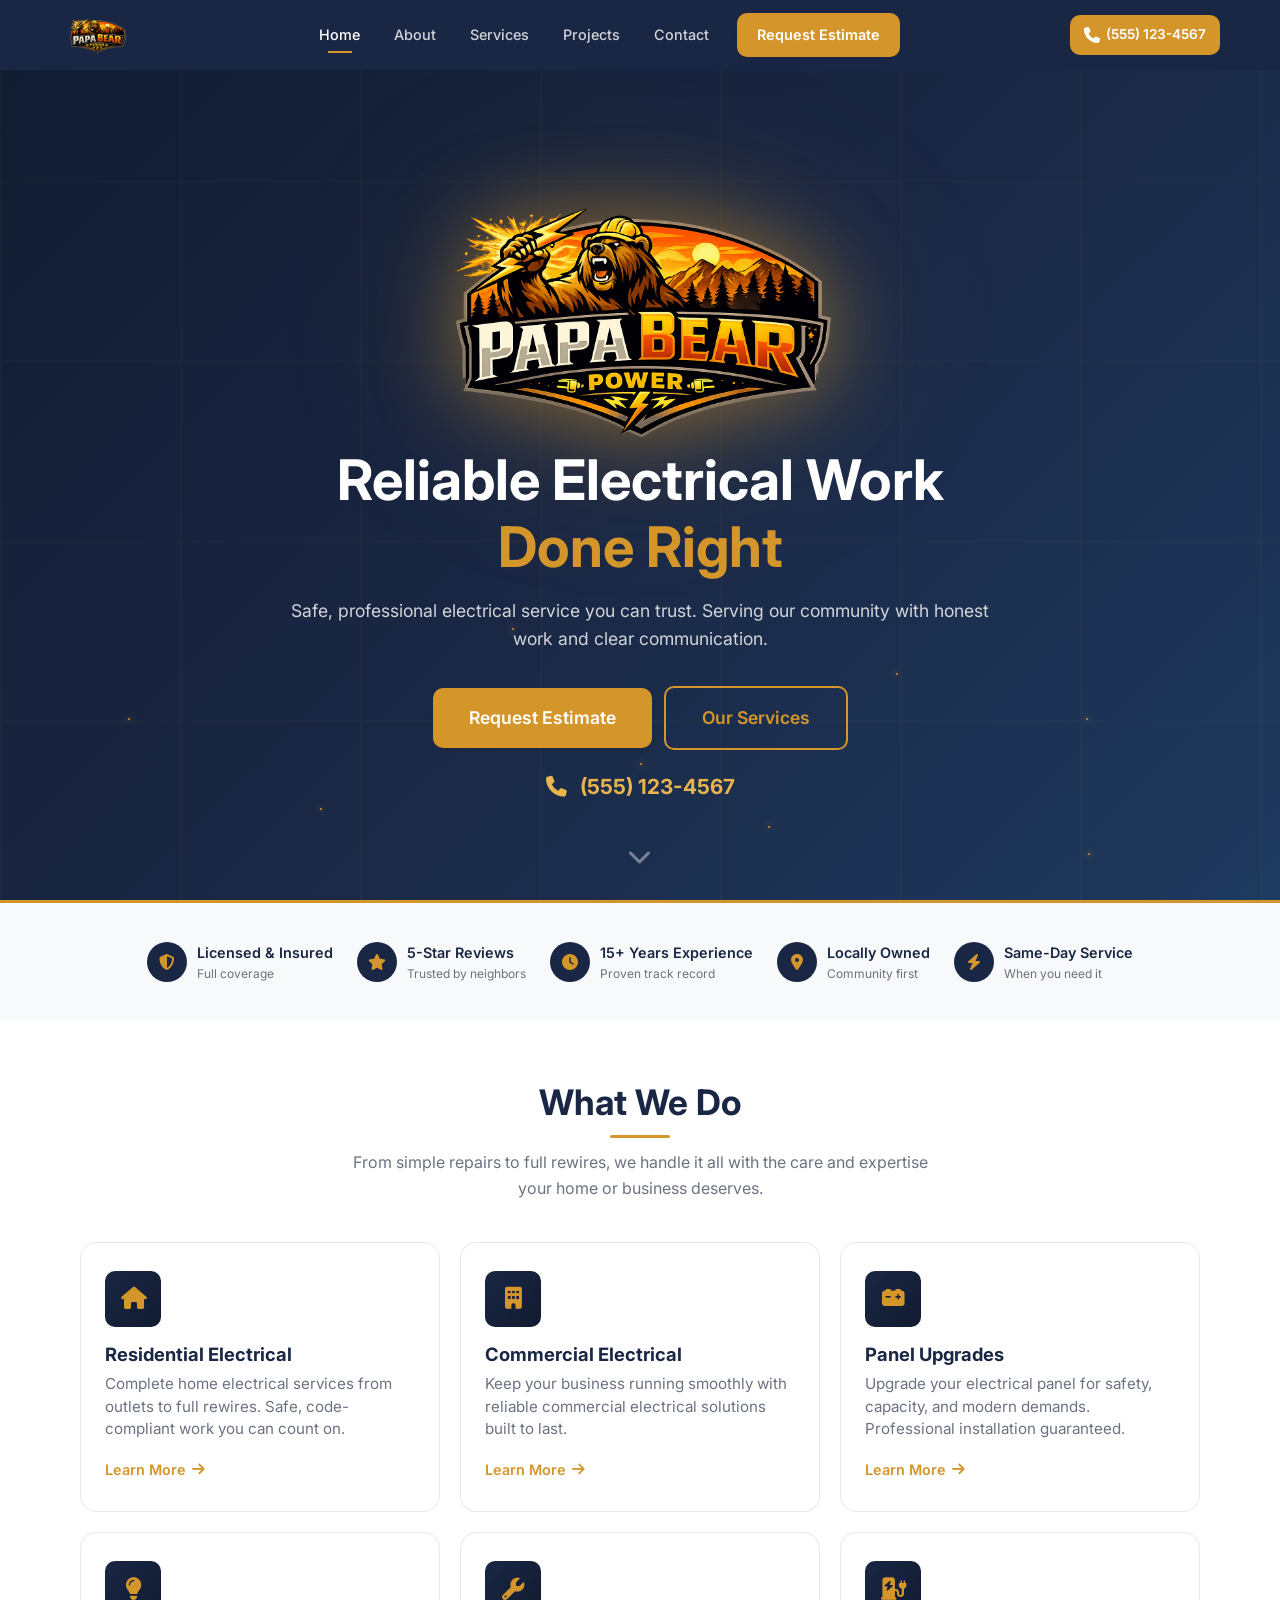
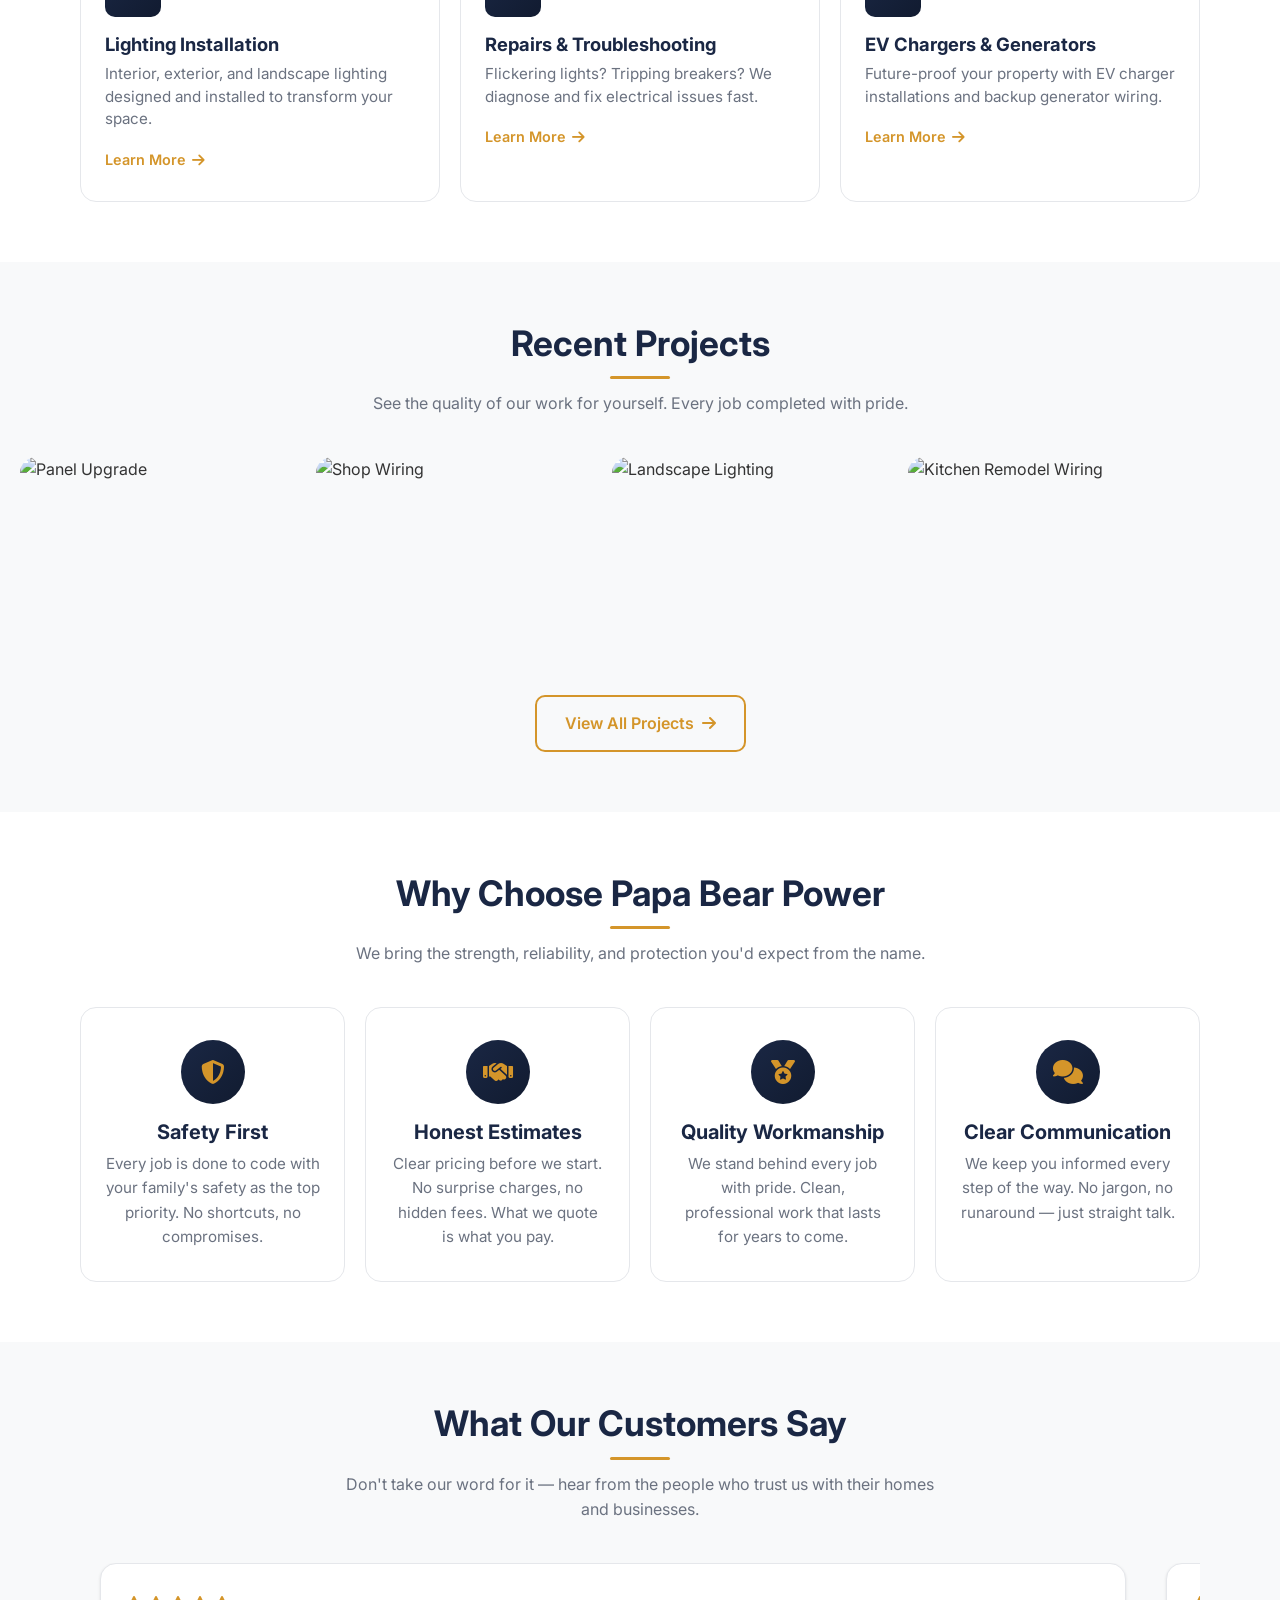
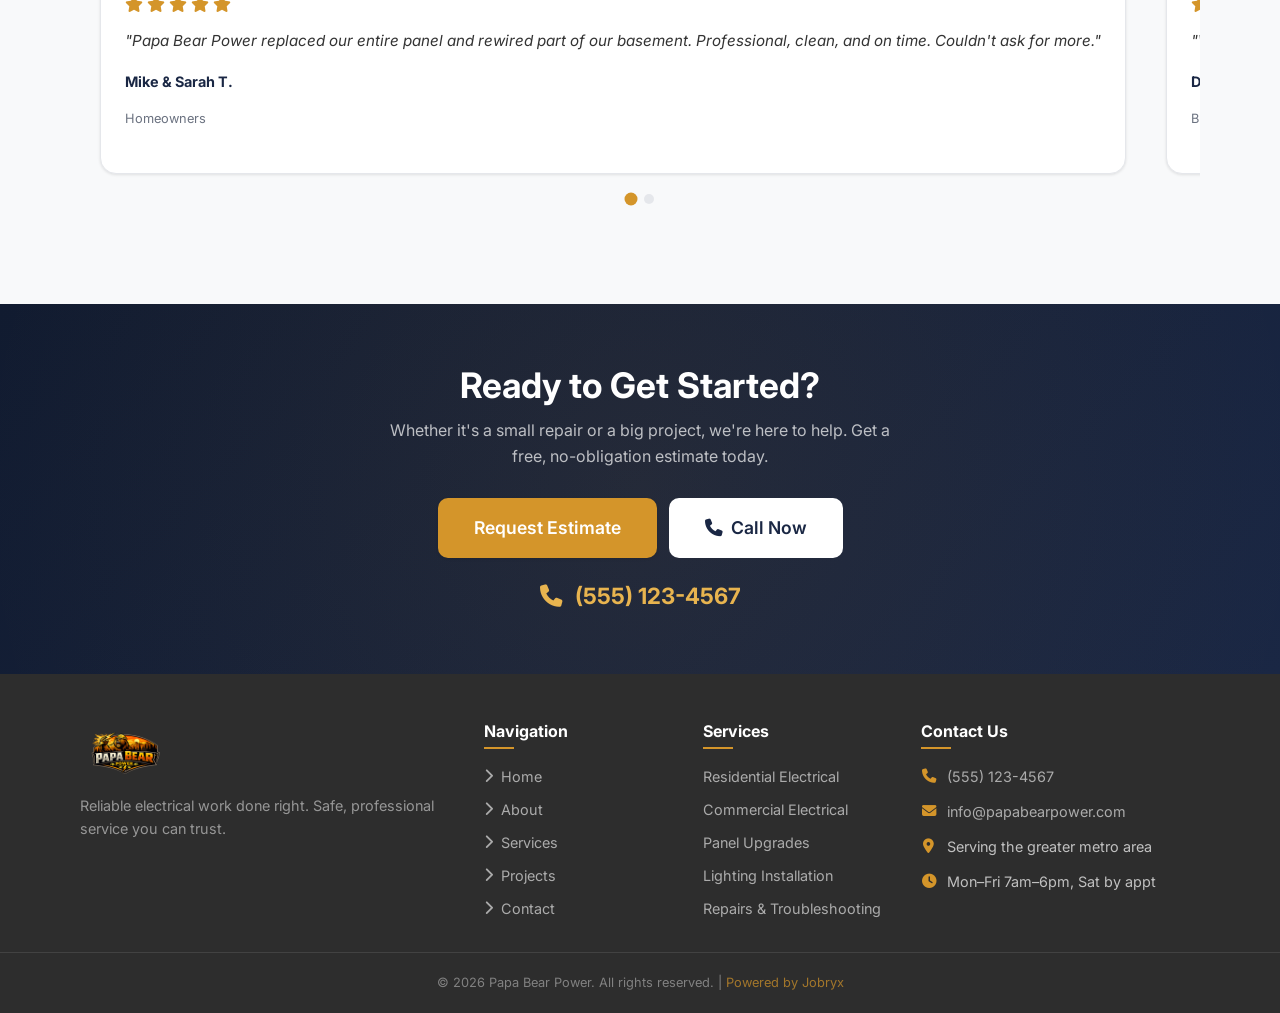
==== index.html @ c514dc02 "init" ====
<!DOCTYPE html>
<html lang="en">
<head>
  <meta charset="UTF-8">
  <meta name="viewport" content="width=device-width, initial-scale=1.0">
  <title>Papa Bear Power — Reliable Electrical Services</title>
  <meta name="description" content="Papa Bear Power provides reliable, professional electrical services for residential and commercial properties. Licensed, insured, and trusted by your neighbors.">
  <link rel="icon" href="logo.png" type="image/png">
  <link rel="preconnect" href="https://fonts.googleapis.com">
  <link rel="preconnect" href="https://fonts.gstatic.com" crossorigin>
  <link href="https://fonts.googleapis.com/css2?family=Inter:wght@400;500;600;700;800&display=swap" rel="stylesheet">
  <link rel="stylesheet" href="https://cdnjs.cloudflare.com/ajax/libs/font-awesome/6.5.1/css/all.min.css">
  <link rel="stylesheet" href="css/styles.css">
</head>
<body>

  <!-- ===== HEADER ===== -->
  <header class="header">
    <div class="header__inner">
      <a href="index.html" class="header__logo">
        <img src="logo.png" alt="Papa Bear Power" width="160" height="80">
      </a>

      <!-- Desktop Nav -->
      <nav class="nav-desktop">
        <a href="index.html" class="nav-desktop__link nav-desktop__link--active">Home</a>
        <a href="about.html" class="nav-desktop__link">About</a>
        <a href="services.html" class="nav-desktop__link">Services</a>
        <a href="projects.html" class="nav-desktop__link">Projects</a>
        <a href="contact.html" class="nav-desktop__link">Contact</a>
        <a href="contact.html" class="btn btn--primary btn--sm nav-desktop__cta">Request Estimate</a>
      </nav>

      <div class="header__actions">
        <a href="tel:+15551234567" class="header__call-btn">
          <i class="fas fa-phone"></i>
          <span>(555) 123-4567</span>
        </a>
        <button class="hamburger" aria-label="Toggle navigation">
          <span class="hamburger__line"></span>
          <span class="hamburger__line"></span>
          <span class="hamburger__line"></span>
        </button>
      </div>
    </div>
  </header>

  <!-- Mobile Nav Overlay -->
  <nav class="nav-overlay">
    <div class="nav-overlay__links">
      <a href="index.html" class="nav-overlay__link">Home</a>
      <a href="about.html" class="nav-overlay__link">About</a>
      <a href="services.html" class="nav-overlay__link">Services</a>
      <a href="projects.html" class="nav-overlay__link">Projects</a>
      <a href="contact.html" class="nav-overlay__link">Contact</a>
    </div>
    <a href="contact.html" class="btn btn--primary nav-overlay__cta">Request Estimate</a>
  </nav>

  <!-- ===== HERO ===== -->
  <section class="hero">
    <div class="hero__particles">
      <div class="hero__particle"></div>
      <div class="hero__particle"></div>
      <div class="hero__particle"></div>
      <div class="hero__particle"></div>
      <div class="hero__particle"></div>
      <div class="hero__particle"></div>
      <div class="hero__particle"></div>
      <div class="hero__particle"></div>
    </div>
    <div class="hero__content">
      <div class="hero__logo-wrap">
        <img src="logo.png" alt="Papa Bear Power" class="hero__logo">
      </div>
      <h1 class="hero__title">Reliable Electrical Work <span>Done Right</span></h1>
      <p class="hero__subtitle">Safe, professional electrical service you can trust. Serving our community with honest work and clear communication.</p>
      <div class="hero__buttons">
        <a href="contact.html" class="btn btn--primary btn--lg btn--pulse">Request Estimate</a>
        <a href="services.html" class="btn btn--outline btn--lg">Our Services</a>
      </div>
      <div class="hero__phone">
        <a href="tel:+15551234567"><i class="fas fa-phone"></i> (555) 123-4567</a>
      </div>
    </div>
    <div class="hero__scroll">
      <i class="fas fa-chevron-down"></i>
    </div>
  </section>

  <!-- ===== TRUST INDICATORS ===== -->
  <div class="trust-strip">
    <div class="trust-strip__inner">
      <div class="trust-item">
        <div class="trust-item__icon"><i class="fas fa-shield-halved"></i></div>
        <div class="trust-item__text">Licensed &amp; Insured<small>Full coverage</small></div>
      </div>
      <div class="trust-item">
        <div class="trust-item__icon"><i class="fas fa-star"></i></div>
        <div class="trust-item__text">5-Star Reviews<small>Trusted by neighbors</small></div>
      </div>
      <div class="trust-item">
        <div class="trust-item__icon"><i class="fas fa-clock"></i></div>
        <div class="trust-item__text">15+ Years Experience<small>Proven track record</small></div>
      </div>
      <div class="trust-item">
        <div class="trust-item__icon"><i class="fas fa-map-marker-alt"></i></div>
        <div class="trust-item__text">Locally Owned<small>Community first</small></div>
      </div>
      <div class="trust-item">
        <div class="trust-item__icon"><i class="fas fa-bolt"></i></div>
        <div class="trust-item__text">Same-Day Service<small>When you need it</small></div>
      </div>
    </div>
  </div>

  <!-- ===== SERVICES PREVIEW ===== -->
  <section class="section">
    <div class="container">
      <div class="section-header animate-on-scroll animate-fade-up">
        <h2>What We Do</h2>
        <p>From simple repairs to full rewires, we handle it all with the care and expertise your home or business deserves.</p>
      </div>
      <div class="services-grid stagger-children">
        <div class="service-card animate-on-scroll animate-fade-up">
          <div class="service-card__icon"><i class="fas fa-house"></i></div>
          <h3 class="service-card__title">Residential Electrical</h3>
          <p class="service-card__text">Complete home electrical services from outlets to full rewires. Safe, code-compliant work you can count on.</p>
          <a href="services.html" class="service-card__link">Learn More <i class="fas fa-arrow-right"></i></a>
        </div>
        <div class="service-card animate-on-scroll animate-fade-up">
          <div class="service-card__icon"><i class="fas fa-building"></i></div>
          <h3 class="service-card__title">Commercial Electrical</h3>
          <p class="service-card__text">Keep your business running smoothly with reliable commercial electrical solutions built to last.</p>
          <a href="services.html" class="service-card__link">Learn More <i class="fas fa-arrow-right"></i></a>
        </div>
        <div class="service-card animate-on-scroll animate-fade-up">
          <div class="service-card__icon"><i class="fas fa-car-battery"></i></div>
          <h3 class="service-card__title">Panel Upgrades</h3>
          <p class="service-card__text">Upgrade your electrical panel for safety, capacity, and modern demands. Professional installation guaranteed.</p>
          <a href="services.html" class="service-card__link">Learn More <i class="fas fa-arrow-right"></i></a>
        </div>
        <div class="service-card animate-on-scroll animate-fade-up">
          <div class="service-card__icon"><i class="fas fa-lightbulb"></i></div>
          <h3 class="service-card__title">Lighting Installation</h3>
          <p class="service-card__text">Interior, exterior, and landscape lighting designed and installed to transform your space.</p>
          <a href="services.html" class="service-card__link">Learn More <i class="fas fa-arrow-right"></i></a>
        </div>
        <div class="service-card animate-on-scroll animate-fade-up">
          <div class="service-card__icon"><i class="fas fa-wrench"></i></div>
          <h3 class="service-card__title">Repairs &amp; Troubleshooting</h3>
          <p class="service-card__text">Flickering lights? Tripping breakers? We diagnose and fix electrical issues fast.</p>
          <a href="services.html" class="service-card__link">Learn More <i class="fas fa-arrow-right"></i></a>
        </div>
        <div class="service-card animate-on-scroll animate-fade-up">
          <div class="service-card__icon"><i class="fas fa-charging-station"></i></div>
          <h3 class="service-card__title">EV Chargers &amp; Generators</h3>
          <p class="service-card__text">Future-proof your property with EV charger installations and backup generator wiring.</p>
          <a href="services.html" class="service-card__link">Learn More <i class="fas fa-arrow-right"></i></a>
        </div>
      </div>
    </div>
  </section>

  <!-- ===== FEATURED WORK ===== -->
  <section class="section section--gray">
    <div class="container">
      <div class="section-header animate-on-scroll animate-fade-up">
        <h2>Recent Projects</h2>
        <p>See the quality of our work for yourself. Every job completed with pride.</p>
      </div>
    </div>
    <div class="featured-scroll">
      <div class="gallery-item animate-on-scroll animate-scale">
        <img src="https://picsum.photos/seed/panel-upgrade/600/400" alt="Panel Upgrade" loading="lazy">
        <div class="gallery-item__overlay">
          <h4>200A Panel Upgrade</h4>
          <p>Residential</p>
        </div>
      </div>
      <div class="gallery-item animate-on-scroll animate-scale">
        <img src="https://picsum.photos/seed/shop-wiring/600/400" alt="Shop Wiring" loading="lazy">
        <div class="gallery-item__overlay">
          <h4>Commercial Shop Wiring</h4>
          <p>Commercial</p>
        </div>
      </div>
      <div class="gallery-item animate-on-scroll animate-scale">
        <img src="https://picsum.photos/seed/landscape-lights/600/400" alt="Landscape Lighting" loading="lazy">
        <div class="gallery-item__overlay">
          <h4>Landscape Lighting</h4>
          <p>Outdoor</p>
        </div>
      </div>
      <div class="gallery-item animate-on-scroll animate-scale">
        <img src="https://picsum.photos/seed/kitchen-remodel/600/400" alt="Kitchen Remodel Wiring" loading="lazy">
        <div class="gallery-item__overlay">
          <h4>Kitchen Remodel Wiring</h4>
          <p>Residential</p>
        </div>
      </div>
    </div>
    <div class="text-center" style="margin-top: 12px;">
      <a href="projects.html" class="btn btn--outline">View All Projects <i class="fas fa-arrow-right"></i></a>
    </div>
  </section>

  <!-- ===== WHY CHOOSE US ===== -->
  <section class="section">
    <div class="container">
      <div class="section-header animate-on-scroll animate-fade-up">
        <h2>Why Choose Papa Bear Power</h2>
        <p>We bring the strength, reliability, and protection you'd expect from the name.</p>
      </div>
      <div class="values-grid stagger-children">
        <div class="value-card animate-on-scroll animate-fade-up">
          <div class="value-card__icon"><i class="fas fa-shield-halved"></i></div>
          <h3 class="value-card__title">Safety First</h3>
          <p class="value-card__text">Every job is done to code with your family's safety as the top priority. No shortcuts, no compromises.</p>
        </div>
        <div class="value-card animate-on-scroll animate-fade-up">
          <div class="value-card__icon"><i class="fas fa-handshake"></i></div>
          <h3 class="value-card__title">Honest Estimates</h3>
          <p class="value-card__text">Clear pricing before we start. No surprise charges, no hidden fees. What we quote is what you pay.</p>
        </div>
        <div class="value-card animate-on-scroll animate-fade-up">
          <div class="value-card__icon"><i class="fas fa-medal"></i></div>
          <h3 class="value-card__title">Quality Workmanship</h3>
          <p class="value-card__text">We stand behind every job with pride. Clean, professional work that lasts for years to come.</p>
        </div>
        <div class="value-card animate-on-scroll animate-fade-up">
          <div class="value-card__icon"><i class="fas fa-comments"></i></div>
          <h3 class="value-card__title">Clear Communication</h3>
          <p class="value-card__text">We keep you informed every step of the way. No jargon, no runaround — just straight talk.</p>
        </div>
      </div>
    </div>
  </section>

  <!-- ===== TESTIMONIALS ===== -->
  <section class="section section--gray">
    <div class="container">
      <div class="section-header animate-on-scroll animate-fade-up">
        <h2>What Our Customers Say</h2>
        <p>Don't take our word for it — hear from the people who trust us with their homes and businesses.</p>
      </div>
      <div class="testimonials-carousel animate-on-scroll animate-fade-up">
        <div class="testimonials-track">
          <div class="testimonial-card">
            <div class="testimonial-card__inner">
              <div class="testimonial-card__stars">
                <i class="fas fa-star"></i>
                <i class="fas fa-star"></i>
                <i class="fas fa-star"></i>
                <i class="fas fa-star"></i>
                <i class="fas fa-star"></i>
              </div>
              <p class="testimonial-card__text">"Papa Bear Power replaced our entire panel and rewired part of our basement. Professional, clean, and on time. Couldn't ask for more."</p>
              <p class="testimonial-card__author">Mike &amp; Sarah T.</p>
              <p class="testimonial-card__role">Homeowners</p>
            </div>
          </div>
          <div class="testimonial-card">
            <div class="testimonial-card__inner">
              <div class="testimonial-card__stars">
                <i class="fas fa-star"></i>
                <i class="fas fa-star"></i>
                <i class="fas fa-star"></i>
                <i class="fas fa-star"></i>
                <i class="fas fa-star"></i>
              </div>
              <p class="testimonial-card__text">"We needed emergency electrical work at our shop and they were there the same day. Fair price, quality work, and great communication throughout."</p>
              <p class="testimonial-card__author">Dave R.</p>
              <p class="testimonial-card__role">Business Owner</p>
            </div>
          </div>
          <div class="testimonial-card">
            <div class="testimonial-card__inner">
              <div class="testimonial-card__stars">
                <i class="fas fa-star"></i>
                <i class="fas fa-star"></i>
                <i class="fas fa-star"></i>
                <i class="fas fa-star"></i>
                <i class="fas fa-star"></i>
              </div>
              <p class="testimonial-card__text">"Had landscape lighting installed around our patio area. The team was respectful, clean, and the work looks incredible. Highly recommend."</p>
              <p class="testimonial-card__author">Jennifer L.</p>
              <p class="testimonial-card__role">Homeowner</p>
            </div>
          </div>
          <div class="testimonial-card">
            <div class="testimonial-card__inner">
              <div class="testimonial-card__stars">
                <i class="fas fa-star"></i>
                <i class="fas fa-star"></i>
                <i class="fas fa-star"></i>
                <i class="fas fa-star"></i>
                <i class="fas fa-star"></i>
              </div>
              <p class="testimonial-card__text">"From the initial quote to the final walkthrough, everything was straightforward and professional. These guys know what they're doing."</p>
              <p class="testimonial-card__author">Tom K.</p>
              <p class="testimonial-card__role">Homeowner</p>
            </div>
          </div>
        </div>
        <div class="testimonials-dots"></div>
      </div>
    </div>
  </section>

  <!-- ===== CTA SECTION ===== -->
  <section class="cta-section">
    <div class="cta-section__content">
      <h2 class="animate-on-scroll animate-fade-up">Ready to Get Started?</h2>
      <p class="animate-on-scroll animate-fade-up">Whether it's a small repair or a big project, we're here to help. Get a free, no-obligation estimate today.</p>
      <div class="cta-section__buttons animate-on-scroll animate-fade-up">
        <a href="contact.html" class="btn btn--primary btn--lg btn--pulse">Request Estimate</a>
        <a href="tel:+15551234567" class="btn btn--white btn--lg"><i class="fas fa-phone"></i> Call Now</a>
      </div>
      <div class="cta-section__phone animate-on-scroll animate-fade-up">
        <a href="tel:+15551234567"><i class="fas fa-phone"></i> (555) 123-4567</a>
      </div>
    </div>
  </section>

  <!-- ===== FOOTER ===== -->
  <footer class="footer">
    <div class="container">
      <div class="footer__grid">
        <div class="footer__brand">
          <img src="logo.png" alt="Papa Bear Power" class="footer__logo" width="160" height="80">
          <p class="footer__tagline">Reliable electrical work done right. Safe, professional service you can trust.</p>
        </div>
        <div>
          <h4 class="footer__heading">Navigation</h4>
          <div class="footer__links">
            <a href="index.html" class="footer__link"><i class="fas fa-chevron-right"></i> Home</a>
            <a href="about.html" class="footer__link"><i class="fas fa-chevron-right"></i> About</a>
            <a href="services.html" class="footer__link"><i class="fas fa-chevron-right"></i> Services</a>
            <a href="projects.html" class="footer__link"><i class="fas fa-chevron-right"></i> Projects</a>
            <a href="contact.html" class="footer__link"><i class="fas fa-chevron-right"></i> Contact</a>
          </div>
        </div>
        <div>
          <h4 class="footer__heading">Services</h4>
          <div class="footer__links">
            <a href="services.html" class="footer__link">Residential Electrical</a>
            <a href="services.html" class="footer__link">Commercial Electrical</a>
            <a href="services.html" class="footer__link">Panel Upgrades</a>
            <a href="services.html" class="footer__link">Lighting Installation</a>
            <a href="services.html" class="footer__link">Repairs &amp; Troubleshooting</a>
          </div>
        </div>
        <div>
          <h4 class="footer__heading">Contact Us</h4>
          <div class="footer__contact-item">
            <i class="fas fa-phone"></i>
            <a href="tel:+15551234567">(555) 123-4567</a>
          </div>
          <div class="footer__contact-item">
            <i class="fas fa-envelope"></i>
            <a href="mailto:info@papabearpower.com">info@papabearpower.com</a>
          </div>
          <div class="footer__contact-item">
            <i class="fas fa-map-marker-alt"></i>
            <span>Serving the greater metro area</span>
          </div>
          <div class="footer__contact-item">
            <i class="fas fa-clock"></i>
            <span>Mon–Fri 7am–6pm, Sat by appt</span>
          </div>
        </div>
      </div>
    </div>
    <div class="footer__bottom">
      <div class="container">
        &copy; 2026 Papa Bear Power. All rights reserved. | <a href="#">Powered by Jobryx</a>
      </div>
    </div>
  </footer>

  <!-- ===== MOBILE CTA BAR ===== -->
  <div class="mobile-cta-bar">
    <a href="tel:+15551234567" class="mobile-cta-bar__btn">
      <i class="fas fa-phone"></i> Call Now
    </a>
    <a href="contact.html" class="mobile-cta-bar__btn">
      <i class="fas fa-file-lines"></i> Request Estimate
    </a>
  </div>

  <script src="js/main.js"></script>
</body>
</html>
---- css/styles.css ----
/* ============================================
   PAPA BEAR POWER — Main Stylesheet
   Mobile-first responsive design
   ============================================ */

/* --- CSS Custom Properties --- */
:root {
  --color-navy: #1a2744;
  --color-navy-dark: #111b30;
  --color-charcoal: #2d2d2d;
  --color-gold: #d4952a;
  --color-gold-light: #e8b44f;
  --color-gold-dark: #b87d1e;
  --color-electric-blue: #3b82f6;
  --color-light-bg: #f8f9fa;
  --color-white: #ffffff;
  --color-text: #333333;
  --color-text-light: #6b7280;
  --color-border: #e5e7eb;

  --font-heading: 'Inter', 'Segoe UI', system-ui, -apple-system, sans-serif;
  --font-body: 'Inter', 'Segoe UI', system-ui, -apple-system, sans-serif;

  --shadow-sm: 0 1px 3px rgba(0,0,0,0.1);
  --shadow-md: 0 4px 12px rgba(0,0,0,0.12);
  --shadow-lg: 0 8px 30px rgba(0,0,0,0.15);
  --shadow-glow: 0 0 20px rgba(212,149,42,0.4);

  --radius-sm: 6px;
  --radius-md: 10px;
  --radius-lg: 16px;
  --radius-xl: 24px;

  --transition-fast: 0.2s ease;
  --transition-base: 0.3s ease;
  --transition-slow: 0.5s ease;
  --transition-spring: 0.4s cubic-bezier(0.34, 1.56, 0.64, 1);
}

/* --- Reset & Base --- */
*,
*::before,
*::after {
  box-sizing: border-box;
  margin: 0;
  padding: 0;
}

html {
  scroll-behavior: smooth;
  -webkit-text-size-adjust: 100%;
}

body {
  font-family: var(--font-body);
  font-size: 16px;
  line-height: 1.6;
  color: var(--color-text);
  background: var(--color-white);
  overflow-x: hidden;
  -webkit-font-smoothing: antialiased;
}

img {
  max-width: 100%;
  height: auto;
  display: block;
}

a {
  color: var(--color-gold);
  text-decoration: none;
  transition: color var(--transition-fast);
}

a:hover {
  color: var(--color-gold-light);
}

h1, h2, h3, h4, h5, h6 {
  font-family: var(--font-heading);
  font-weight: 700;
  line-height: 1.2;
  color: var(--color-navy);
}

h1 { font-size: 2rem; }
h2 { font-size: 1.6rem; }
h3 { font-size: 1.25rem; }
h4 { font-size: 1.1rem; }

p { margin-bottom: 1rem; }

ul, ol { list-style: none; }

/* --- Utility Classes --- */
.container {
  width: 100%;
  max-width: 1200px;
  margin: 0 auto;
  padding: 0 20px;
}

.section {
  padding: 60px 0;
}

.section--dark {
  background: var(--color-navy);
  color: var(--color-white);
}

.section--dark h2,
.section--dark h3,
.section--dark h4 {
  color: var(--color-white);
}

.section--gray {
  background: var(--color-light-bg);
}

.section-header {
  text-align: center;
  margin-bottom: 40px;
}

.section-header h2 {
  margin-bottom: 12px;
  position: relative;
  display: inline-block;
}

.section-header h2::after {
  content: '';
  display: block;
  width: 60px;
  height: 3px;
  background: var(--color-gold);
  margin: 12px auto 0;
  border-radius: 2px;
}

.section-header p {
  color: var(--color-text-light);
  max-width: 600px;
  margin: 0 auto;
}

.section--dark .section-header p {
  color: rgba(255,255,255,0.7);
}

.text-center { text-align: center; }
.text-gold { color: var(--color-gold); }
.text-white { color: var(--color-white); }

/* --- Buttons --- */
.btn {
  display: inline-flex;
  align-items: center;
  justify-content: center;
  gap: 8px;
  padding: 14px 28px;
  font-size: 1rem;
  font-weight: 600;
  border: none;
  border-radius: var(--radius-md);
  cursor: pointer;
  transition: all var(--transition-base);
  text-decoration: none;
  min-height: 48px;
  position: relative;
  overflow: hidden;
}

.btn::before {
  content: '';
  position: absolute;
  top: 50%;
  left: 50%;
  width: 0;
  height: 0;
  background: rgba(255,255,255,0.15);
  border-radius: 50%;
  transform: translate(-50%, -50%);
  transition: width 0.6s, height 0.6s;
}

.btn:hover::before {
  width: 300px;
  height: 300px;
}

.btn--primary {
  background: var(--color-gold);
  color: var(--color-white);
  box-shadow: var(--shadow-sm);
}

.btn--primary:hover {
  background: var(--color-gold-dark);
  color: var(--color-white);
  box-shadow: var(--shadow-glow);
  transform: translateY(-2px);
}

.btn--outline {
  background: transparent;
  color: var(--color-gold);
  border: 2px solid var(--color-gold);
}

.btn--outline:hover {
  background: var(--color-gold);
  color: var(--color-white);
  transform: translateY(-2px);
}

.btn--dark {
  background: var(--color-navy);
  color: var(--color-white);
}

.btn--dark:hover {
  background: var(--color-navy-dark);
  color: var(--color-white);
  transform: translateY(-2px);
}

.btn--white {
  background: var(--color-white);
  color: var(--color-navy);
}

.btn--white:hover {
  background: var(--color-light-bg);
  color: var(--color-navy);
  transform: translateY(-2px);
}

.btn--sm {
  padding: 10px 20px;
  font-size: 0.9rem;
  min-height: 40px;
}

.btn--lg {
  padding: 16px 36px;
  font-size: 1.1rem;
}

/* Electric pulse animation for primary CTAs */
@keyframes electricPulse {
  0%, 100% { box-shadow: 0 0 5px rgba(212,149,42,0.3); }
  50% { box-shadow: 0 0 25px rgba(212,149,42,0.6), 0 0 50px rgba(212,149,42,0.2); }
}

.btn--pulse {
  animation: electricPulse 2s ease-in-out infinite;
}

.btn--pulse:hover {
  animation: none;
  box-shadow: var(--shadow-glow);
}

/* --- Header / Navigation --- */
.header {
  position: fixed;
  top: 0;
  left: 0;
  right: 0;
  z-index: 1000;
  background: var(--color-navy);
  transition: all var(--transition-base);
  padding: 0;
}

.header--scrolled {
  box-shadow: 0 2px 20px rgba(0,0,0,0.3);
}

.header--hidden {
  transform: translateY(-100%);
}

.header__inner {
  display: flex;
  align-items: center;
  justify-content: space-between;
  padding: 10px 20px;
  max-width: 1200px;
  margin: 0 auto;
}

.header__logo {
  display: flex;
  align-items: center;
  z-index: 1001;
}

.header__logo img {
  height: 50px;
  width: auto;
}

.header__actions {
  display: flex;
  align-items: center;
  gap: 10px;
  z-index: 1001;
}

.header__call-btn {
  display: inline-flex;
  align-items: center;
  gap: 6px;
  background: var(--color-gold);
  color: var(--color-white);
  padding: 8px 14px;
  border-radius: var(--radius-md);
  font-weight: 600;
  font-size: 0.85rem;
  min-height: 40px;
  text-decoration: none;
  transition: all var(--transition-fast);
}

.header__call-btn:hover {
  background: var(--color-gold-dark);
  color: var(--color-white);
}

.header__call-btn i {
  font-size: 1rem;
}

.header__call-btn span {
  display: none;
}

/* Hamburger */
.hamburger {
  display: flex;
  flex-direction: column;
  gap: 5px;
  background: none;
  border: none;
  cursor: pointer;
  padding: 8px;
  z-index: 1001;
  min-height: 48px;
  min-width: 48px;
  align-items: center;
  justify-content: center;
}

.hamburger__line {
  width: 24px;
  height: 2px;
  background: var(--color-white);
  transition: all var(--transition-base);
  border-radius: 2px;
}

.hamburger--active .hamburger__line:nth-child(1) {
  transform: rotate(45deg) translate(5px, 5px);
}

.hamburger--active .hamburger__line:nth-child(2) {
  opacity: 0;
  transform: scaleX(0);
}

.hamburger--active .hamburger__line:nth-child(3) {
  transform: rotate(-45deg) translate(5px, -5px);
}

/* Mobile Navigation Overlay */
.nav-overlay {
  position: fixed;
  top: 0;
  left: 0;
  right: 0;
  bottom: 0;
  background: var(--color-navy-dark);
  z-index: 999;
  display: flex;
  flex-direction: column;
  align-items: center;
  justify-content: center;
  opacity: 0;
  visibility: hidden;
  transition: all var(--transition-base);
}

.nav-overlay--active {
  opacity: 1;
  visibility: visible;
}

.nav-overlay__links {
  display: flex;
  flex-direction: column;
  align-items: center;
  gap: 8px;
}

.nav-overlay__link {
  color: var(--color-white);
  font-size: 1.5rem;
  font-weight: 600;
  padding: 12px 24px;
  transition: all var(--transition-base);
  position: relative;
  overflow: hidden;
  opacity: 0;
  transform: translateY(20px);
}

.nav-overlay--active .nav-overlay__link {
  opacity: 1;
  transform: translateY(0);
}

.nav-overlay--active .nav-overlay__link:nth-child(1) { transition-delay: 0.1s; }
.nav-overlay--active .nav-overlay__link:nth-child(2) { transition-delay: 0.15s; }
.nav-overlay--active .nav-overlay__link:nth-child(3) { transition-delay: 0.2s; }
.nav-overlay--active .nav-overlay__link:nth-child(4) { transition-delay: 0.25s; }
.nav-overlay--active .nav-overlay__link:nth-child(5) { transition-delay: 0.3s; }
.nav-overlay--active .nav-overlay__link:nth-child(6) { transition-delay: 0.35s; }

.nav-overlay__link:hover,
.nav-overlay__link--active {
  color: var(--color-gold);
}

.nav-overlay__link::after {
  content: '';
  position: absolute;
  bottom: 8px;
  left: 50%;
  width: 0;
  height: 2px;
  background: var(--color-gold);
  transition: all var(--transition-base);
  transform: translateX(-50%);
}

.nav-overlay__link:hover::after,
.nav-overlay__link--active::after {
  width: 40px;
}

.nav-overlay__cta {
  margin-top: 24px;
  opacity: 0;
  transform: translateY(20px);
}

.nav-overlay--active .nav-overlay__cta {
  opacity: 1;
  transform: translateY(0);
  transition-delay: 0.4s;
}

/* Desktop nav */
.nav-desktop {
  display: none;
}

/* --- Hero Section --- */
.hero {
  position: relative;
  min-height: 100svh;
  display: flex;
  align-items: center;
  justify-content: center;
  text-align: center;
  padding: 20px 20px 80px;
  background: linear-gradient(135deg, var(--color-navy-dark) 0%, var(--color-navy) 50%, #1e3a5f 100%);
  overflow: hidden;
}

.hero::before {
  content: '';
  position: absolute;
  top: 0;
  left: 0;
  right: 0;
  bottom: 0;
  background: url('data:image/svg+xml,<svg xmlns="http://www.w3.org/2000/svg" viewBox="0 0 100 100"><defs><pattern id="grid" width="20" height="20" patternUnits="userSpaceOnUse"><path d="M 20 0 L 0 0 0 20" fill="none" stroke="rgba(212,149,42,0.05)" stroke-width="0.5"/></pattern></defs><rect width="100" height="100" fill="url(%23grid)"/></svg>');
  opacity: 0.5;
}

/* Electric arc animation */
@keyframes electricArc {
  0%, 100% { opacity: 0; }
  5% { opacity: 1; }
  10% { opacity: 0; }
  15% { opacity: 0.8; }
  20% { opacity: 0; }
}

.hero__particles {
  position: absolute;
  top: 0;
  left: 0;
  right: 0;
  bottom: 0;
  overflow: hidden;
  pointer-events: none;
}

.hero__particle {
  position: absolute;
  width: 2px;
  height: 2px;
  background: var(--color-gold);
  border-radius: 50%;
  box-shadow: 0 0 6px var(--color-gold), 0 0 12px var(--color-gold-light);
}

@keyframes float-1 {
  0%, 100% { transform: translate(0, 0) scale(1); opacity: 0; }
  10% { opacity: 1; }
  90% { opacity: 1; }
  100% { transform: translate(100px, -200px) scale(0); opacity: 0; }
}

@keyframes float-2 {
  0%, 100% { transform: translate(0, 0) scale(1); opacity: 0; }
  10% { opacity: 0.8; }
  90% { opacity: 0.8; }
  100% { transform: translate(-80px, -250px) scale(0); opacity: 0; }
}

@keyframes float-3 {
  0%, 100% { transform: translate(0, 0) scale(1); opacity: 0; }
  10% { opacity: 0.6; }
  90% { opacity: 0.6; }
  100% { transform: translate(60px, -180px) scale(0); opacity: 0; }
}

.hero__particle:nth-child(1) { left: 10%; bottom: 20%; animation: float-1 4s ease-in-out infinite; }
.hero__particle:nth-child(2) { left: 25%; bottom: 10%; animation: float-2 5s ease-in-out infinite 0.5s; }
.hero__particle:nth-child(3) { left: 50%; bottom: 15%; animation: float-3 3.5s ease-in-out infinite 1s; }
.hero__particle:nth-child(4) { left: 70%; bottom: 25%; animation: float-1 4.5s ease-in-out infinite 1.5s; }
.hero__particle:nth-child(5) { left: 85%; bottom: 5%; animation: float-2 3s ease-in-out infinite 2s; }
.hero__particle:nth-child(6) { left: 40%; bottom: 30%; animation: float-3 5.5s ease-in-out infinite 0.8s; }
.hero__particle:nth-child(7) { right: 15%; bottom: 20%; animation: float-1 3.8s ease-in-out infinite 2.2s; }
.hero__particle:nth-child(8) { left: 60%; bottom: 8%; animation: float-2 4.2s ease-in-out infinite 1.2s; }

.hero__content {
  position: relative;
  z-index: 2;
  max-width: 700px;
  display: flex;
  flex-direction: column;
  align-items: center;
}

.hero__logo-wrap {
  position: relative;
  width: 90vw;
  max-width: 500px;
  aspect-ratio: 1;
  margin-bottom: -100px;
  z-index: 0;
  animation: fadeInDown 0.8s ease-out;
}

.hero__logo {
  width: 100%;
  height: 100%;
  object-fit: contain;
  filter: drop-shadow(0 0 40px rgba(212, 149, 42, 0.5)) drop-shadow(0 0 80px rgba(212, 149, 42, 0.2));
}

.hero__title {
  position: relative;
  z-index: 1;
  color: var(--color-white);
  font-size: 2rem;
  margin-bottom: 16px;
  animation: fadeInUp 0.8s ease-out 0.2s both;
}

.hero__title span {
  color: var(--color-gold);
  position: relative;
}

@keyframes sparkle {
  0%, 100% { text-shadow: none; }
  50% { text-shadow: 0 0 10px var(--color-gold), 0 0 20px var(--color-gold-light); }
}

.hero__title span {
  animation: sparkle 3s ease-in-out infinite;
}

.hero__subtitle {
  color: rgba(255,255,255,0.8);
  font-size: 1.1rem;
  margin-bottom: 32px;
  animation: fadeInUp 0.8s ease-out 0.4s both;
}

.hero__buttons {
  display: flex;
  flex-direction: column;
  gap: 12px;
  align-items: center;
  justify-content: center;
  width: 100%;
  animation: fadeInUp 0.8s ease-out 0.6s both;
}

.hero__phone {
  color: var(--color-gold-light);
  font-size: 1.3rem;
  font-weight: 700;
  margin-top: 20px;
  animation: fadeInUp 0.8s ease-out 0.8s both;
}

.hero__phone a {
  color: var(--color-gold-light);
}

.hero__phone a:hover {
  color: var(--color-gold);
}

.hero__phone i {
  margin-right: 8px;
}

/* Scroll indicator */
@keyframes bounceDown {
  0%, 100% { transform: translateY(0); }
  50% { transform: translateY(8px); }
}

.hero__scroll {
  position: absolute;
  bottom: 24px;
  left: 50%;
  transform: translateX(-50%);
  color: rgba(255,255,255,0.4);
  font-size: 1.5rem;
  animation: bounceDown 2s ease-in-out infinite;
  z-index: 2;
}

/* --- Page Hero (inner pages) --- */
.page-hero {
  background: linear-gradient(135deg, var(--color-navy-dark) 0%, var(--color-navy) 100%);
  padding: 120px 20px 60px;
  text-align: center;
  position: relative;
  overflow: hidden;
}

.page-hero::before {
  content: '';
  position: absolute;
  top: 0;
  left: 0;
  right: 0;
  bottom: 0;
  background: url('data:image/svg+xml,<svg xmlns="http://www.w3.org/2000/svg" viewBox="0 0 100 100"><defs><pattern id="grid" width="20" height="20" patternUnits="userSpaceOnUse"><path d="M 20 0 L 0 0 0 20" fill="none" stroke="rgba(212,149,42,0.05)" stroke-width="0.5"/></pattern></defs><rect width="100" height="100" fill="url(%23grid)"/></svg>');
  opacity: 0.5;
}

.page-hero__content {
  position: relative;
  z-index: 1;
}

.page-hero h1 {
  color: var(--color-white);
  font-size: 2rem;
  margin-bottom: 12px;
}

.page-hero p {
  color: rgba(255,255,255,0.7);
  font-size: 1.1rem;
  max-width: 600px;
  margin: 0 auto;
}

.page-hero h1::after {
  content: '';
  display: block;
  width: 60px;
  height: 3px;
  background: var(--color-gold);
  margin: 16px auto 0;
  border-radius: 2px;
}

/* --- Trust Indicators --- */
.trust-strip {
  padding: 30px 0;
  background: var(--color-light-bg);
  border-top: 3px solid var(--color-gold);
  overflow-x: auto;
  -webkit-overflow-scrolling: touch;
}

.trust-strip__inner {
  display: flex;
  gap: 24px;
  min-width: max-content;
  padding: 0 20px;
  justify-content: flex-start;
}

.trust-item {
  display: flex;
  align-items: center;
  gap: 10px;
  white-space: nowrap;
  padding: 8px 0;
}

.trust-item__icon {
  width: 40px;
  height: 40px;
  background: var(--color-navy);
  border-radius: 50%;
  display: flex;
  align-items: center;
  justify-content: center;
  color: var(--color-gold);
  font-size: 1rem;
  flex-shrink: 0;
}

.trust-item__text {
  font-weight: 600;
  font-size: 0.9rem;
  color: var(--color-navy);
}

.trust-item__text small {
  display: block;
  font-weight: 400;
  font-size: 0.75rem;
  color: var(--color-text-light);
}

/* --- Service Cards --- */
.services-grid {
  display: grid;
  grid-template-columns: 1fr;
  gap: 20px;
}

.service-card {
  background: var(--color-white);
  border-radius: var(--radius-lg);
  padding: 28px 24px;
  border: 1px solid var(--color-border);
  transition: all var(--transition-base);
  position: relative;
  overflow: hidden;
}

.service-card::before {
  content: '';
  position: absolute;
  top: 0;
  left: 0;
  right: 0;
  height: 3px;
  background: linear-gradient(90deg, var(--color-gold), var(--color-gold-light));
  transform: scaleX(0);
  transition: transform var(--transition-base);
  transform-origin: left;
}

.service-card:hover::before,
.service-card:active::before {
  transform: scaleX(1);
}

.service-card:hover,
.service-card:active {
  box-shadow: var(--shadow-md);
  transform: translateY(-4px);
  border-color: var(--color-gold);
}

.service-card__icon {
  width: 56px;
  height: 56px;
  background: linear-gradient(135deg, var(--color-navy), var(--color-navy-dark));
  border-radius: var(--radius-md);
  display: flex;
  align-items: center;
  justify-content: center;
  color: var(--color-gold);
  font-size: 1.4rem;
  margin-bottom: 16px;
  transition: all var(--transition-base);
}

.service-card:hover .service-card__icon {
  background: linear-gradient(135deg, var(--color-gold), var(--color-gold-dark));
  color: var(--color-white);
  transform: scale(1.1);
}

.service-card__title {
  font-size: 1.15rem;
  margin-bottom: 8px;
  color: var(--color-navy);
}

.service-card__text {
  color: var(--color-text-light);
  font-size: 0.95rem;
  margin-bottom: 16px;
  line-height: 1.5;
}

.service-card__link {
  display: inline-flex;
  align-items: center;
  gap: 6px;
  color: var(--color-gold);
  font-weight: 600;
  font-size: 0.9rem;
  transition: all var(--transition-fast);
}

.service-card__link:hover {
  gap: 10px;
  color: var(--color-gold-dark);
}

/* --- Project Gallery --- */
.gallery-grid {
  display: grid;
  grid-template-columns: repeat(2, 1fr);
  gap: 12px;
}

.gallery-item {
  position: relative;
  border-radius: var(--radius-md);
  overflow: hidden;
  cursor: pointer;
  aspect-ratio: 4/3;
}

.gallery-item img {
  width: 100%;
  height: 100%;
  object-fit: cover;
  transition: transform var(--transition-slow);
}

.gallery-item:hover img,
.gallery-item:active img {
  transform: scale(1.08);
}

.gallery-item__overlay {
  position: absolute;
  bottom: 0;
  left: 0;
  right: 0;
  padding: 16px 12px;
  background: linear-gradient(transparent, rgba(0,0,0,0.8));
  color: var(--color-white);
  transform: translateY(100%);
  transition: transform var(--transition-base);
}

.gallery-item:hover .gallery-item__overlay,
.gallery-item:active .gallery-item__overlay {
  transform: translateY(0);
}

.gallery-item__overlay h4 {
  color: var(--color-white);
  font-size: 0.9rem;
  margin-bottom: 2px;
}

.gallery-item__overlay p {
  font-size: 0.75rem;
  color: rgba(255,255,255,0.7);
  margin: 0;
}

/* Always show overlay on mobile (touch) */
@media (hover: none) {
  .gallery-item__overlay {
    transform: translateY(0);
  }
}

/* --- Lightbox --- */
.lightbox {
  position: fixed;
  top: 0;
  left: 0;
  right: 0;
  bottom: 0;
  background: rgba(0,0,0,0.95);
  z-index: 2000;
  display: flex;
  align-items: center;
  justify-content: center;
  opacity: 0;
  visibility: hidden;
  transition: all var(--transition-base);
}

.lightbox--active {
  opacity: 1;
  visibility: visible;
}

.lightbox__content {
  position: relative;
  max-width: 95vw;
  max-height: 85vh;
  transform: scale(0.9);
  transition: transform var(--transition-spring);
}

.lightbox--active .lightbox__content {
  transform: scale(1);
}

.lightbox__img {
  max-width: 100%;
  max-height: 80vh;
  border-radius: var(--radius-md);
  object-fit: contain;
}

.lightbox__caption {
  text-align: center;
  color: var(--color-white);
  padding: 12px 0;
  font-size: 0.95rem;
}

.lightbox__close {
  position: absolute;
  top: -40px;
  right: 0;
  background: none;
  border: none;
  color: var(--color-white);
  font-size: 2rem;
  cursor: pointer;
  padding: 8px;
  min-height: 48px;
  min-width: 48px;
  display: flex;
  align-items: center;
  justify-content: center;
}

.lightbox__nav {
  position: absolute;
  top: 50%;
  transform: translateY(-50%);
  background: rgba(255,255,255,0.1);
  border: none;
  color: var(--color-white);
  font-size: 1.5rem;
  cursor: pointer;
  padding: 12px;
  border-radius: 50%;
  min-height: 48px;
  min-width: 48px;
  display: flex;
  align-items: center;
  justify-content: center;
  transition: background var(--transition-fast);
}

.lightbox__nav:hover {
  background: rgba(255,255,255,0.2);
}

.lightbox__nav--prev {
  left: 8px;
}

.lightbox__nav--next {
  right: 8px;
}

/* --- Why Choose Us / Values --- */
.values-grid {
  display: grid;
  grid-template-columns: 1fr;
  gap: 20px;
}

.value-card {
  text-align: center;
  padding: 32px 24px;
  border-radius: var(--radius-lg);
  background: var(--color-white);
  border: 1px solid var(--color-border);
  transition: all var(--transition-base);
}

.value-card:hover {
  box-shadow: var(--shadow-md);
  transform: translateY(-4px);
}

.value-card__icon {
  width: 64px;
  height: 64px;
  background: linear-gradient(135deg, var(--color-navy), var(--color-navy-dark));
  border-radius: 50%;
  display: flex;
  align-items: center;
  justify-content: center;
  margin: 0 auto 16px;
  color: var(--color-gold);
  font-size: 1.5rem;
  transition: all var(--transition-base);
}

.value-card:hover .value-card__icon {
  background: linear-gradient(135deg, var(--color-gold), var(--color-gold-dark));
  color: var(--color-white);
  transform: scale(1.1) rotate(5deg);
}

.value-card__title {
  margin-bottom: 8px;
}

.value-card__text {
  color: var(--color-text-light);
  font-size: 0.95rem;
  margin: 0;
}

/* --- Testimonials --- */
.testimonials-carousel {
  position: relative;
  overflow: hidden;
  padding: 0 0 40px;
}

.testimonials-track {
  display: flex;
  transition: transform var(--transition-slow);
}

.testimonial-card {
  min-width: 100%;
  padding: 0 20px;
  flex-shrink: 0;
}

.testimonial-card__inner {
  background: var(--color-white);
  border-radius: var(--radius-lg);
  padding: 28px 24px;
  box-shadow: var(--shadow-sm);
  border: 1px solid var(--color-border);
  position: relative;
}

.testimonial-card__stars {
  color: var(--color-gold);
  font-size: 1rem;
  margin-bottom: 12px;
}

.testimonial-card__text {
  font-style: italic;
  color: var(--color-text);
  margin-bottom: 16px;
  line-height: 1.6;
  font-size: 0.95rem;
}

.testimonial-card__author {
  font-weight: 700;
  color: var(--color-navy);
  font-size: 0.9rem;
}

.testimonial-card__role {
  color: var(--color-text-light);
  font-size: 0.8rem;
}

.testimonials-dots {
  display: flex;
  justify-content: center;
  gap: 8px;
  margin-top: 20px;
}

.testimonials-dot {
  width: 10px;
  height: 10px;
  border-radius: 50%;
  background: var(--color-border);
  border: none;
  cursor: pointer;
  transition: all var(--transition-fast);
  padding: 0;
}

.testimonials-dot--active {
  background: var(--color-gold);
  transform: scale(1.3);
}

/* --- Stats / Counters --- */
.stats-row {
  display: grid;
  grid-template-columns: repeat(2, 1fr);
  gap: 20px;
  text-align: center;
}

.stat-item {
  padding: 24px 16px;
}

.stat-item__number {
  font-size: 2.5rem;
  font-weight: 800;
  color: var(--color-gold);
  line-height: 1;
  margin-bottom: 4px;
}

.stat-item__label {
  font-size: 0.85rem;
  color: rgba(255,255,255,0.7);
  font-weight: 500;
}

/* --- Contact Form --- */
.form-group {
  margin-bottom: 20px;
}

.form-group label {
  display: block;
  font-weight: 600;
  font-size: 0.9rem;
  margin-bottom: 6px;
  color: var(--color-navy);
}

.form-group label .required {
  color: #e53e3e;
}

.form-control {
  width: 100%;
  padding: 14px 16px;
  font-size: 16px; /* Prevents iOS zoom */
  font-family: var(--font-body);
  border: 2px solid var(--color-border);
  border-radius: var(--radius-md);
  background: var(--color-white);
  color: var(--color-text);
  transition: all var(--transition-fast);
  -webkit-appearance: none;
  appearance: none;
  min-height: 48px;
}

.form-control:focus {
  outline: none;
  border-color: var(--color-gold);
  box-shadow: 0 0 0 3px rgba(212,149,42,0.15);
}

.form-control::placeholder {
  color: #9ca3af;
}

textarea.form-control {
  resize: vertical;
  min-height: 120px;
}

select.form-control {
  background-image: url('data:image/svg+xml,<svg xmlns="http://www.w3.org/2000/svg" viewBox="0 0 24 24" fill="none" stroke="%236b7280" stroke-width="2" stroke-linecap="round" stroke-linejoin="round"><polyline points="6 9 12 15 18 9"></polyline></svg>');
  background-repeat: no-repeat;
  background-position: right 12px center;
  background-size: 18px;
  padding-right: 40px;
}

.radio-group {
  display: flex;
  flex-wrap: wrap;
  gap: 16px;
}

.radio-option {
  display: flex;
  align-items: center;
  gap: 8px;
  cursor: pointer;
  font-size: 0.95rem;
  padding: 8px 0;
  min-height: 48px;
}

.radio-option input[type="radio"] {
  width: 20px;
  height: 20px;
  accent-color: var(--color-gold);
}

/* Contact info panel */
.contact-info-panel {
  background: var(--color-navy);
  border-radius: var(--radius-lg);
  padding: 32px 24px;
  color: var(--color-white);
}

.contact-info-item {
  display: flex;
  align-items: flex-start;
  gap: 14px;
  margin-bottom: 24px;
}

.contact-info-item:last-child {
  margin-bottom: 0;
}

.contact-info-item__icon {
  width: 44px;
  height: 44px;
  background: rgba(212,149,42,0.15);
  border-radius: 50%;
  display: flex;
  align-items: center;
  justify-content: center;
  color: var(--color-gold);
  flex-shrink: 0;
  font-size: 1.1rem;
}

.contact-info-item__text h4 {
  color: var(--color-white);
  font-size: 0.95rem;
  margin-bottom: 2px;
}

.contact-info-item__text p {
  color: rgba(255,255,255,0.7);
  font-size: 0.9rem;
  margin: 0;
}

.contact-info-item__text a {
  color: var(--color-gold-light);
  font-size: 1.1rem;
  font-weight: 700;
}

/* Form success state */
.form-success {
  text-align: center;
  padding: 60px 20px;
  display: none;
}

.form-success--visible {
  display: block;
}

@keyframes checkmark {
  0% { transform: scale(0) rotate(-45deg); opacity: 0; }
  50% { transform: scale(1.2) rotate(-45deg); }
  100% { transform: scale(1) rotate(0deg); opacity: 1; }
}

.form-success__icon {
  width: 80px;
  height: 80px;
  background: linear-gradient(135deg, var(--color-gold), var(--color-gold-light));
  border-radius: 50%;
  display: flex;
  align-items: center;
  justify-content: center;
  margin: 0 auto 20px;
  color: var(--color-white);
  font-size: 2rem;
  animation: checkmark 0.6s var(--transition-spring) 0.2s both;
}

.form-success h3 {
  margin-bottom: 8px;
}

.form-success p {
  color: var(--color-text-light);
}

/* --- CTA Section --- */
.cta-section {
  background: linear-gradient(135deg, var(--color-navy-dark) 0%, var(--color-navy) 100%);
  padding: 60px 20px;
  text-align: center;
  position: relative;
  overflow: hidden;
}

.cta-section::before {
  content: '';
  position: absolute;
  top: -50%;
  left: -50%;
  width: 200%;
  height: 200%;
  background: radial-gradient(circle at center, rgba(212,149,42,0.08) 0%, transparent 50%);
  animation: rotateSlow 20s linear infinite;
}

@keyframes rotateSlow {
  from { transform: rotate(0deg); }
  to { transform: rotate(360deg); }
}

.cta-section__content {
  position: relative;
  z-index: 1;
}

.cta-section h2 {
  color: var(--color-white);
  margin-bottom: 12px;
}

.cta-section p {
  color: rgba(255,255,255,0.7);
  margin-bottom: 28px;
  max-width: 500px;
  margin-left: auto;
  margin-right: auto;
}

.cta-section__buttons {
  display: flex;
  flex-direction: column;
  gap: 12px;
  align-items: center;
}

.cta-section__phone {
  color: var(--color-gold-light);
  font-size: 1.4rem;
  font-weight: 700;
  margin-top: 20px;
}

.cta-section__phone a {
  color: var(--color-gold-light);
}

.cta-section__phone i {
  margin-right: 8px;
}

/* --- Footer --- */
.footer {
  background: var(--color-charcoal);
  color: rgba(255,255,255,0.7);
  padding: 48px 0 0;
}

.footer__grid {
  display: grid;
  grid-template-columns: 1fr;
  gap: 32px;
  margin-bottom: 32px;
}

.footer__brand {
  text-align: center;
}

.footer__logo {
  height: 60px;
  width: auto;
  margin: 0 auto 12px;
}

.footer__tagline {
  font-size: 0.9rem;
  color: rgba(255,255,255,0.5);
}

.footer__heading {
  color: var(--color-white);
  font-size: 1rem;
  margin-bottom: 16px;
  position: relative;
  padding-bottom: 8px;
}

.footer__heading::after {
  content: '';
  position: absolute;
  bottom: 0;
  left: 0;
  width: 30px;
  height: 2px;
  background: var(--color-gold);
}

.footer__brand .footer__heading::after {
  left: 50%;
  transform: translateX(-50%);
}

.footer__links {
  display: flex;
  flex-direction: column;
  gap: 10px;
}

.footer__link {
  color: rgba(255,255,255,0.6);
  font-size: 0.9rem;
  transition: all var(--transition-fast);
  display: flex;
  align-items: center;
  gap: 8px;
}

.footer__link:hover {
  color: var(--color-gold);
  transform: translateX(4px);
}

.footer__contact-item {
  display: flex;
  align-items: center;
  gap: 10px;
  margin-bottom: 12px;
  font-size: 0.9rem;
}

.footer__contact-item i {
  color: var(--color-gold);
  width: 16px;
  text-align: center;
}

.footer__contact-item a {
  color: rgba(255,255,255,0.6);
}

.footer__contact-item a:hover {
  color: var(--color-gold);
}

.footer__bottom {
  border-top: 1px solid rgba(255,255,255,0.1);
  padding: 20px 0;
  text-align: center;
  font-size: 0.8rem;
  color: rgba(255,255,255,0.4);
}

.footer__bottom a {
  color: var(--color-gold);
  opacity: 0.7;
}

/* --- Sticky Bottom CTA (Mobile) --- */
.mobile-cta-bar {
  position: fixed;
  bottom: 0;
  left: 0;
  right: 0;
  z-index: 998;
  background: var(--color-navy);
  display: flex;
  border-top: 2px solid var(--color-gold);
  box-shadow: 0 -4px 20px rgba(0,0,0,0.3);
}

.mobile-cta-bar__btn {
  flex: 1;
  display: flex;
  align-items: center;
  justify-content: center;
  gap: 8px;
  padding: 14px 16px;
  color: var(--color-white);
  font-weight: 600;
  font-size: 0.95rem;
  text-decoration: none;
  min-height: 56px;
  transition: background var(--transition-fast);
}

.mobile-cta-bar__btn:first-child {
  background: var(--color-gold);
  color: var(--color-white);
}

.mobile-cta-bar__btn:first-child:hover {
  background: var(--color-gold-dark);
  color: var(--color-white);
}

.mobile-cta-bar__btn:last-child:hover {
  background: rgba(255,255,255,0.05);
  color: var(--color-white);
}

/* Add bottom padding to body for mobile CTA bar */
body {
  padding-bottom: 56px;
}

/* --- About page story --- */
.story-section {
  display: grid;
  grid-template-columns: 1fr;
  gap: 32px;
  align-items: center;
}

.story-section__image {
  border-radius: var(--radius-lg);
  overflow: hidden;
  aspect-ratio: 4/3;
}

.story-section__image img {
  width: 100%;
  height: 100%;
  object-fit: cover;
}

/* --- Featured Work (Home) --- */
.featured-scroll {
  display: flex;
  gap: 16px;
  overflow-x: auto;
  -webkit-overflow-scrolling: touch;
  padding: 0 20px 16px;
  scroll-snap-type: x mandatory;
  scrollbar-width: none;
}

.featured-scroll::-webkit-scrollbar {
  display: none;
}

.featured-scroll .gallery-item {
  min-width: 280px;
  scroll-snap-align: start;
  flex-shrink: 0;
  border-radius: var(--radius-lg);
}

/* --- Scroll Animations --- */
.animate-on-scroll {
  opacity: 0;
  transition: all 0.7s cubic-bezier(0.16, 1, 0.3, 1);
}

.animate-on-scroll.visible {
  opacity: 1;
}

.animate-fade-up {
  transform: translateY(40px);
}

.animate-fade-up.visible {
  transform: translateY(0);
}

.animate-fade-left {
  transform: translateX(-40px);
}

.animate-fade-left.visible {
  transform: translateX(0);
}

.animate-fade-right {
  transform: translateX(40px);
}

.animate-fade-right.visible {
  transform: translateX(0);
}

.animate-scale {
  transform: scale(0.9);
}

.animate-scale.visible {
  transform: scale(1);
}

.animate-fade-down {
  transform: translateY(-40px);
}

.animate-fade-down.visible {
  transform: translateY(0);
}

/* Stagger delays for children */
.stagger-children > *:nth-child(1) { transition-delay: 0.05s; }
.stagger-children > *:nth-child(2) { transition-delay: 0.1s; }
.stagger-children > *:nth-child(3) { transition-delay: 0.15s; }
.stagger-children > *:nth-child(4) { transition-delay: 0.2s; }
.stagger-children > *:nth-child(5) { transition-delay: 0.25s; }
.stagger-children > *:nth-child(6) { transition-delay: 0.3s; }
.stagger-children > *:nth-child(7) { transition-delay: 0.35s; }
.stagger-children > *:nth-child(8) { transition-delay: 0.4s; }

/* --- Keyframe animations for hero --- */
@keyframes fadeInUp {
  from { opacity: 0; transform: translateY(30px); }
  to { opacity: 1; transform: translateY(0); }
}

@keyframes fadeInDown {
  from { opacity: 0; transform: translateY(-30px); }
  to { opacity: 1; transform: translateY(0); }
}

@keyframes fadeIn {
  from { opacity: 0; }
  to { opacity: 1; }
}

/* --- Reduced Motion --- */
@media (prefers-reduced-motion: reduce) {
  *, *::before, *::after {
    animation-duration: 0.01ms !important;
    animation-iteration-count: 1 !important;
    transition-duration: 0.01ms !important;
  }

  .animate-on-scroll {
    opacity: 1;
    transform: none;
  }

  html {
    scroll-behavior: auto;
  }
}

/* ============================================
   TABLET BREAKPOINT (768px+)
   ============================================ */
@media (min-width: 768px) {
  h1 { font-size: 2.5rem; }
  h2 { font-size: 2rem; }

  .hero__title { font-size: 2.8rem; }
  .hero__logo-wrap { width: 420px; height: 420px; margin-bottom: -100px; }
  .hero__buttons { flex-direction: row; justify-content: center; }

  .page-hero h1 { font-size: 2.5rem; }
  .page-hero { padding: 140px 20px 80px; }

  .trust-strip__inner {
    justify-content: center;
    flex-wrap: wrap;
    min-width: auto;
  }

  .services-grid {
    grid-template-columns: repeat(2, 1fr);
  }

  .gallery-grid {
    grid-template-columns: repeat(3, 1fr);
    gap: 16px;
  }

  .values-grid {
    grid-template-columns: repeat(2, 1fr);
  }

  .stats-row {
    grid-template-columns: repeat(4, 1fr);
  }

  .story-section {
    grid-template-columns: 1fr 1fr;
  }

  .footer__grid {
    grid-template-columns: repeat(2, 1fr);
    text-align: left;
  }

  .footer__brand {
    text-align: left;
  }

  .footer__brand .footer__heading::after {
    left: 0;
    transform: none;
  }

  .footer__logo {
    margin: 0 0 12px;
  }

  .testimonial-card {
    min-width: 50%;
  }

  .cta-section__buttons {
    flex-direction: row;
    justify-content: center;
  }

  .header__call-btn span {
    display: inline;
  }

  .contact-layout {
    display: grid;
    grid-template-columns: 1fr 1fr;
    gap: 32px;
    align-items: start;
  }
}

/* ============================================
   DESKTOP BREAKPOINT (1024px+)
   ============================================ */
@media (min-width: 1024px) {
  h1 { font-size: 3rem; }
  h2 { font-size: 2.2rem; }

  .hero__title { font-size: 3.2rem; }
  .hero__logo-wrap { width: 500px; height: 500px; margin-bottom: -130px; }

  .page-hero h1 { font-size: 3rem; }

  /* Show desktop nav, hide hamburger */
  .hamburger { display: none; }
  .nav-overlay { display: none; }

  .nav-desktop {
    display: flex;
    align-items: center;
    gap: 6px;
  }

  .nav-desktop__link {
    color: rgba(255,255,255,0.8);
    font-size: 0.9rem;
    font-weight: 500;
    padding: 8px 14px;
    border-radius: var(--radius-sm);
    transition: all var(--transition-fast);
    position: relative;
  }

  .nav-desktop__link:hover,
  .nav-desktop__link--active {
    color: var(--color-white);
  }

  .nav-desktop__link::after {
    content: '';
    position: absolute;
    bottom: 2px;
    left: 50%;
    width: 0;
    height: 2px;
    background: var(--color-gold);
    transition: all var(--transition-base);
    transform: translateX(-50%);
  }

  .nav-desktop__link:hover::after,
  .nav-desktop__link--active::after {
    width: 24px;
  }

  .nav-desktop__cta {
    margin-left: 8px;
  }

  .services-grid {
    grid-template-columns: repeat(3, 1fr);
  }

  .gallery-grid {
    grid-template-columns: repeat(4, 1fr);
  }

  .values-grid {
    grid-template-columns: repeat(4, 1fr);
  }

  .footer__grid {
    grid-template-columns: 2fr 1fr 1fr 1.5fr;
  }

  .testimonial-card {
    min-width: 33.333%;
  }

  /* Hide mobile CTA bar on desktop */
  .mobile-cta-bar {
    display: none;
  }

  body {
    padding-bottom: 0;
  }

  .contact-layout {
    grid-template-columns: 3fr 2fr;
    gap: 48px;
  }
}

/* ============================================
   LARGE DESKTOP (1280px+)
   ============================================ */
@media (min-width: 1280px) {
  .container {
    padding: 0 40px;
  }

  .hero__title { font-size: 3.5rem; }
  .hero__logo-wrap { width: 560px; height: 560px; margin-bottom: -150px; }
}
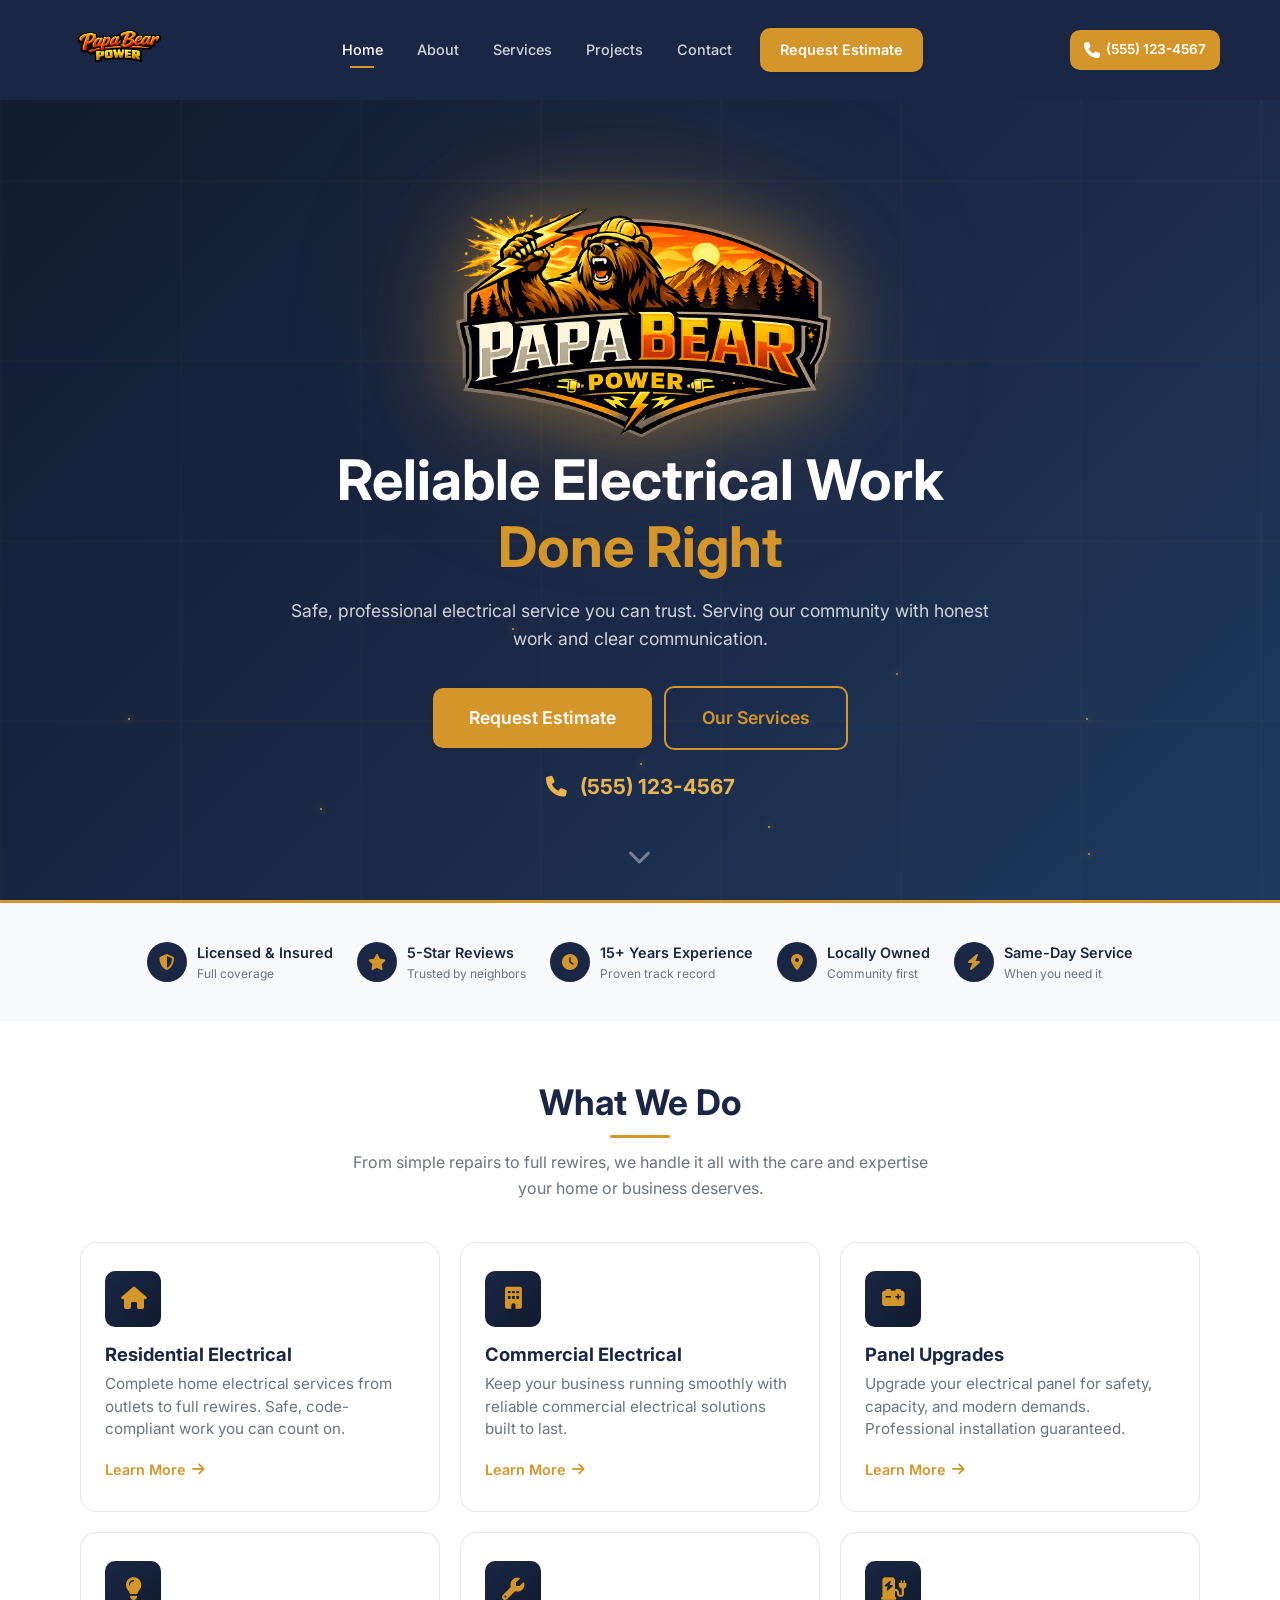
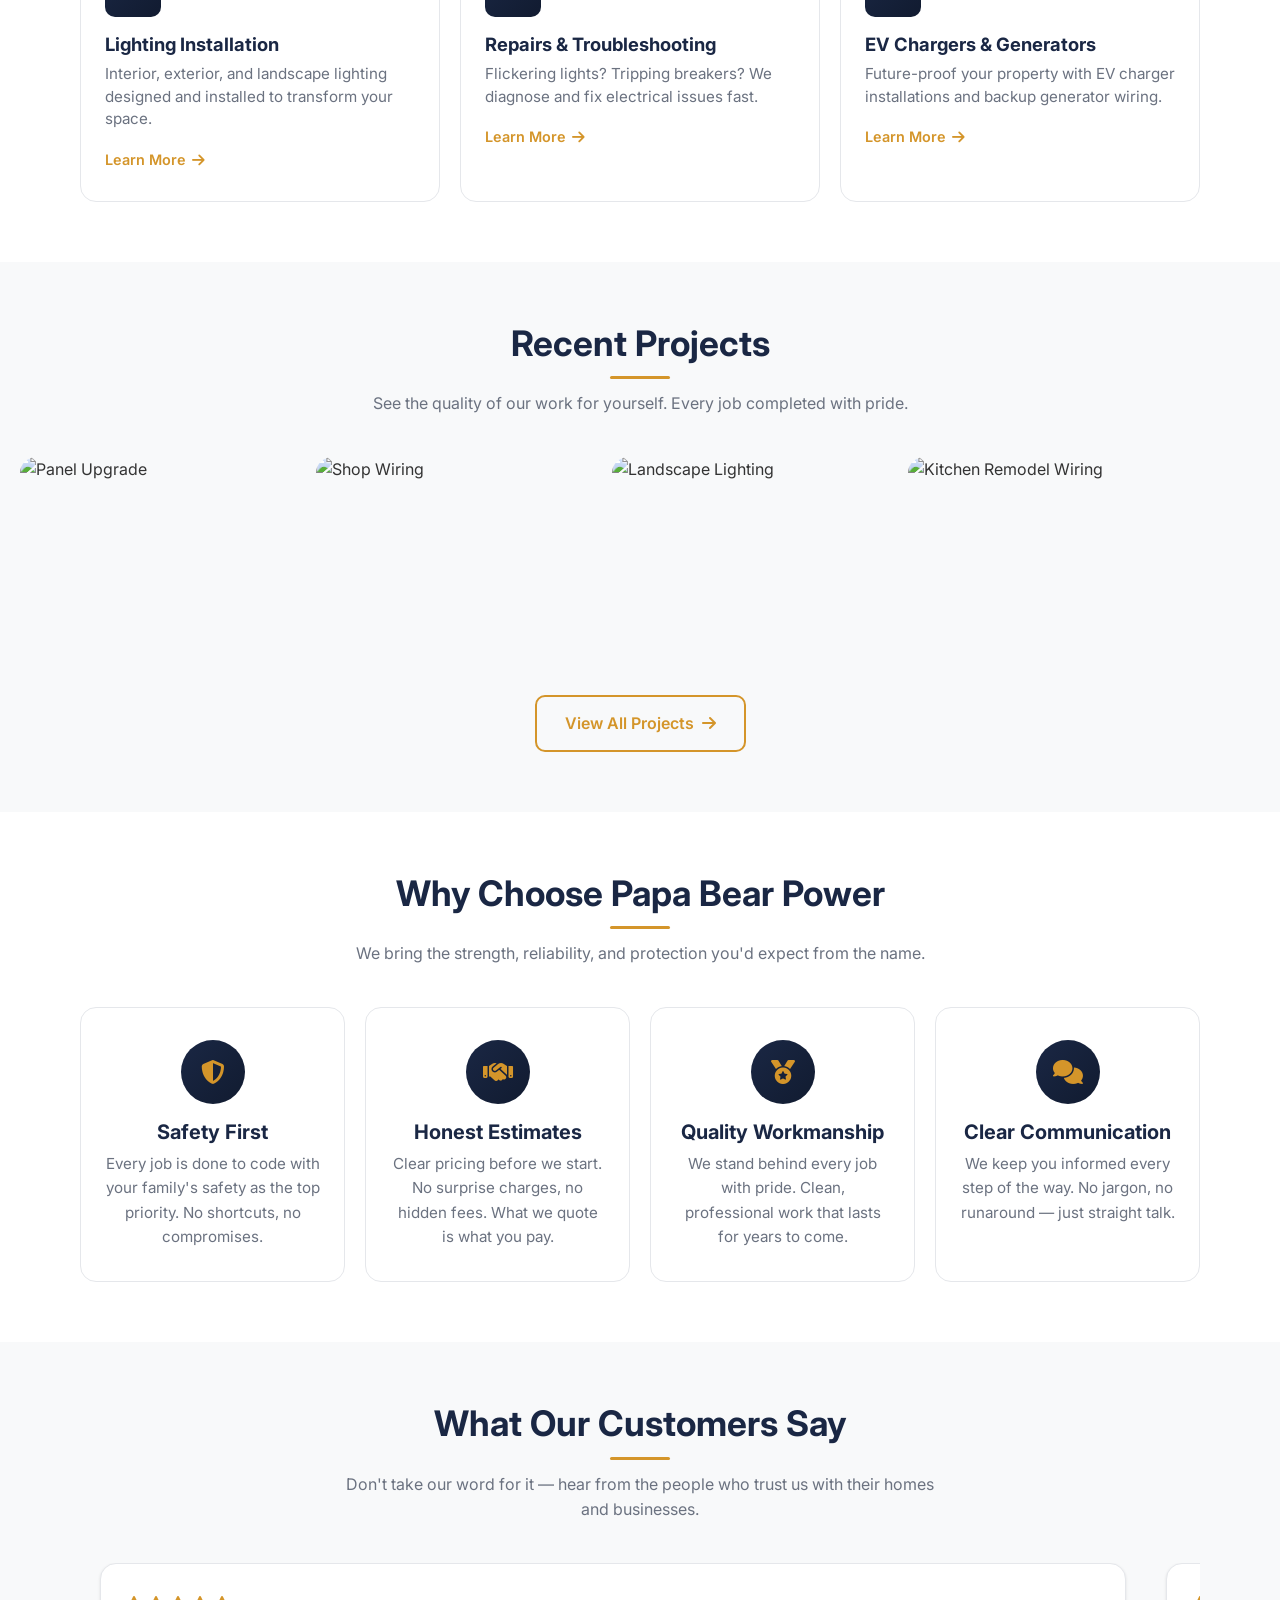
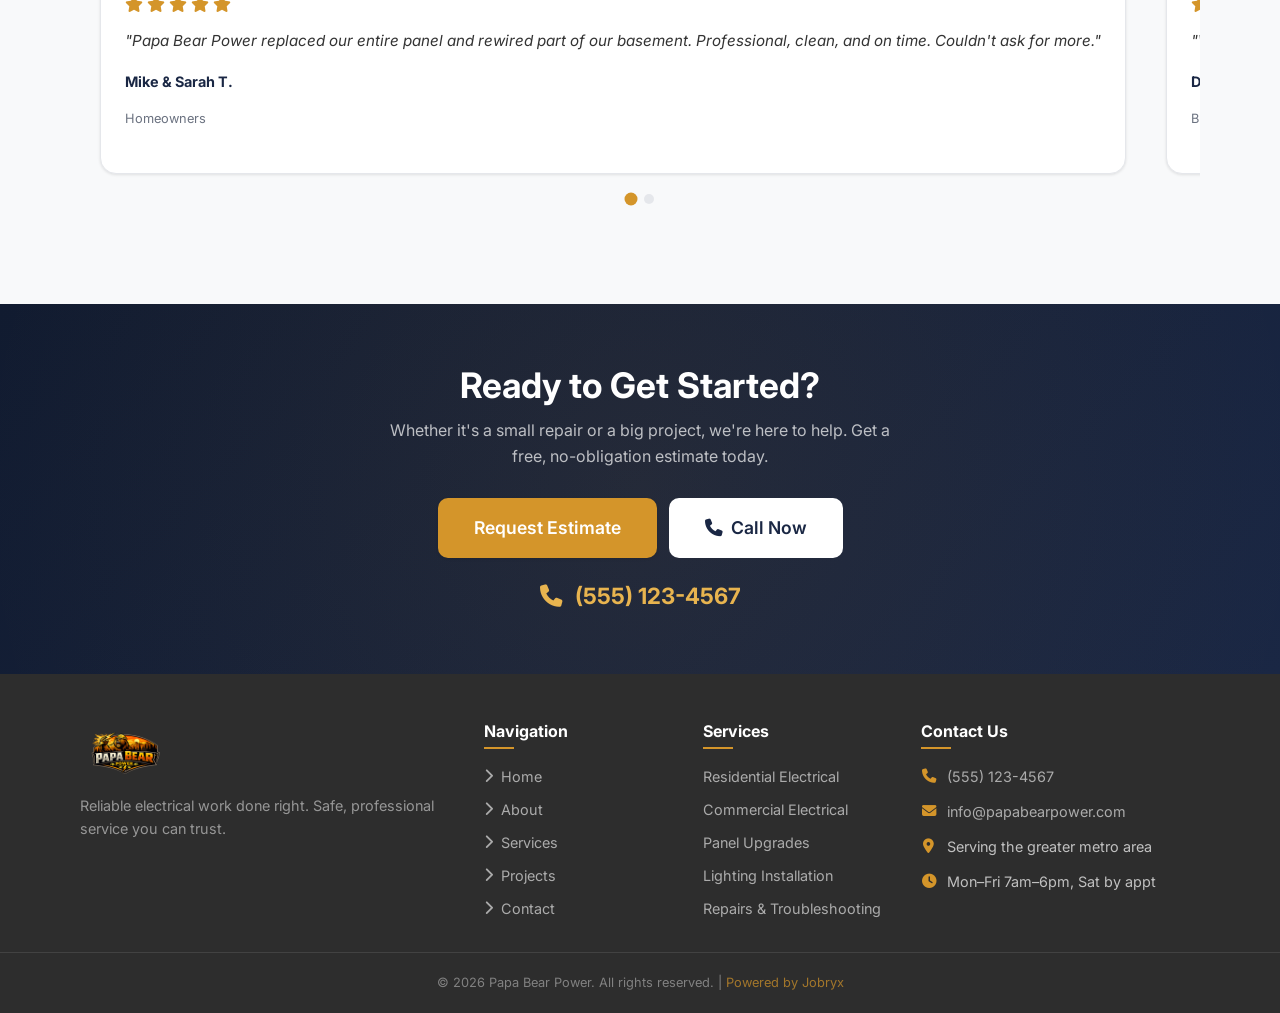
==== commit e76af37d: "tweak" ====
--- a/index.html
+++ b/index.html
@@ -18,7 +18,7 @@
   <header class="header">
     <div class="header__inner">
       <a href="index.html" class="header__logo">
-        <img src="logo.png" alt="Papa Bear Power" width="160" height="80">
+        <img src="logo2.png" alt="Papa Bear Power">
       </a>
 
       <!-- Desktop Nav -->
--- a/css/styles.css
+++ b/css/styles.css
@@ -301,7 +301,7 @@
 }
 
 .header__logo img {
-  height: 50px;
+  height: 80px;
   width: auto;
 }
 
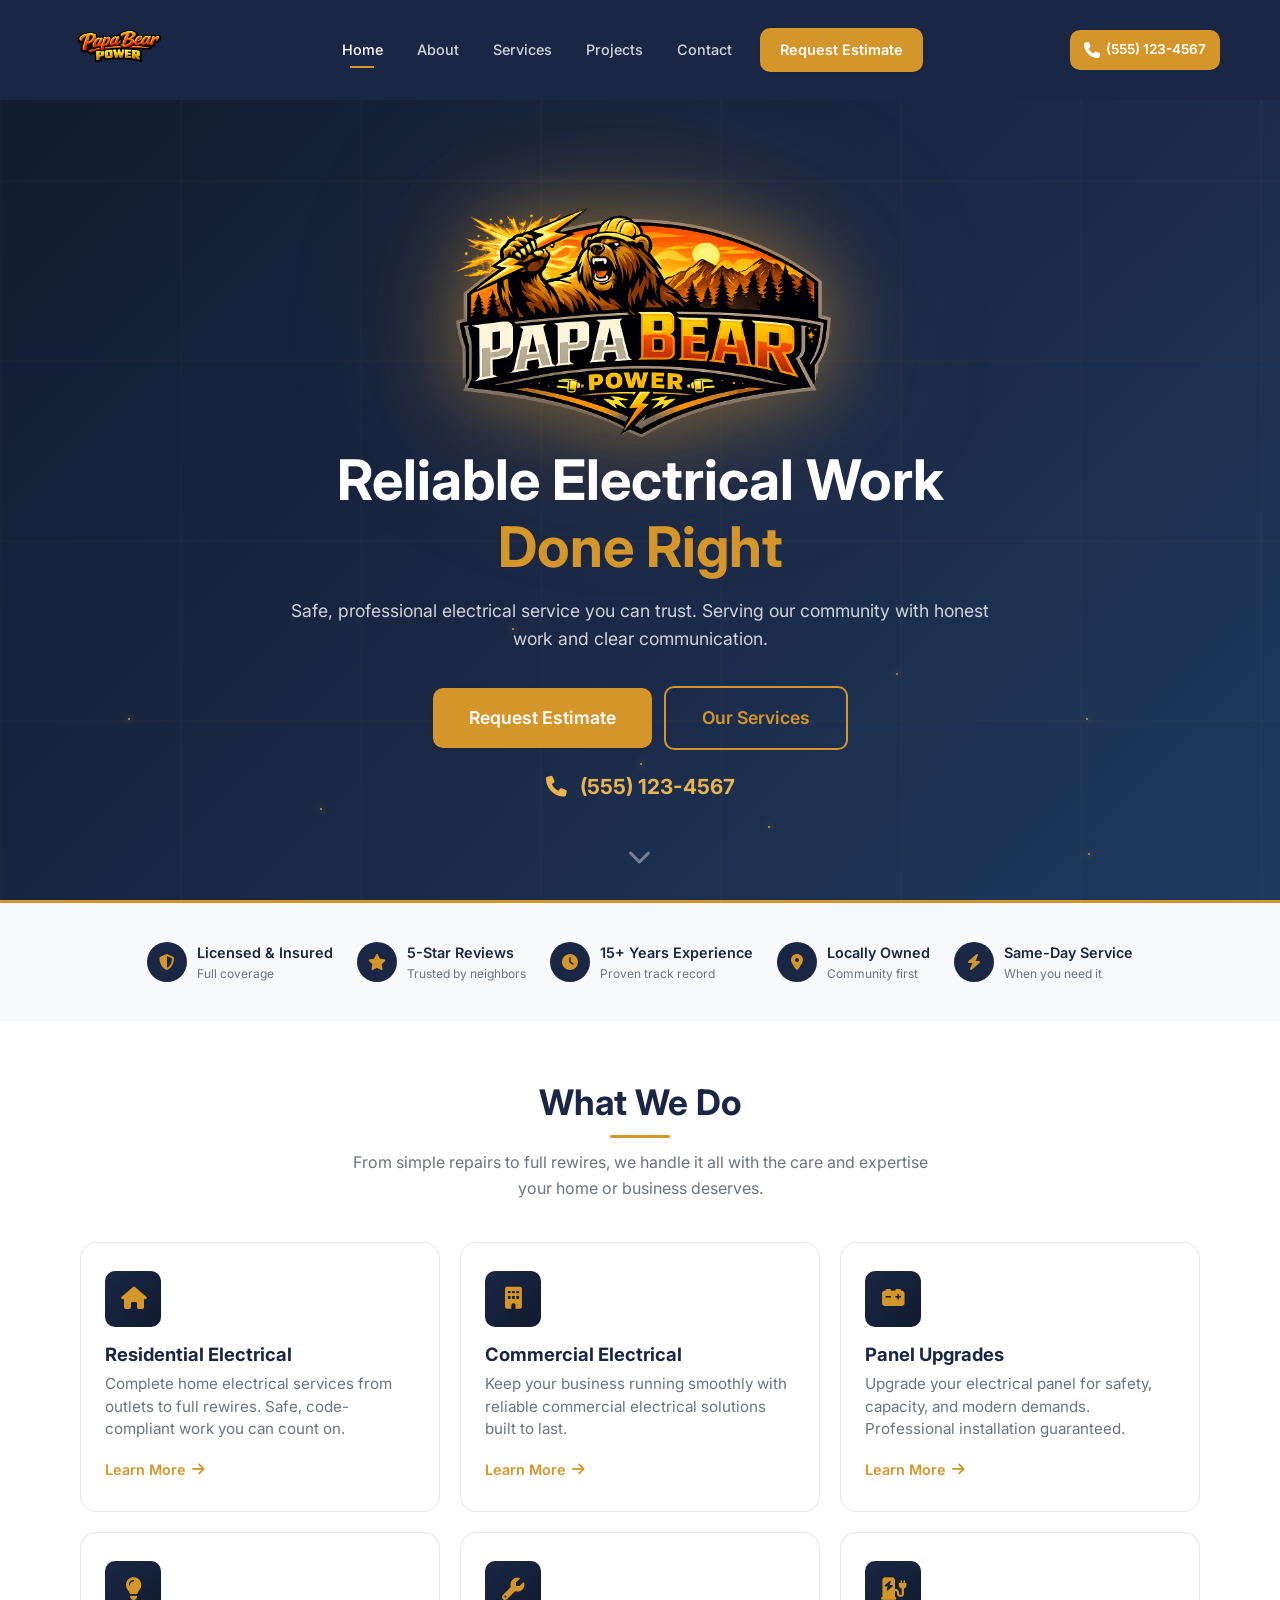
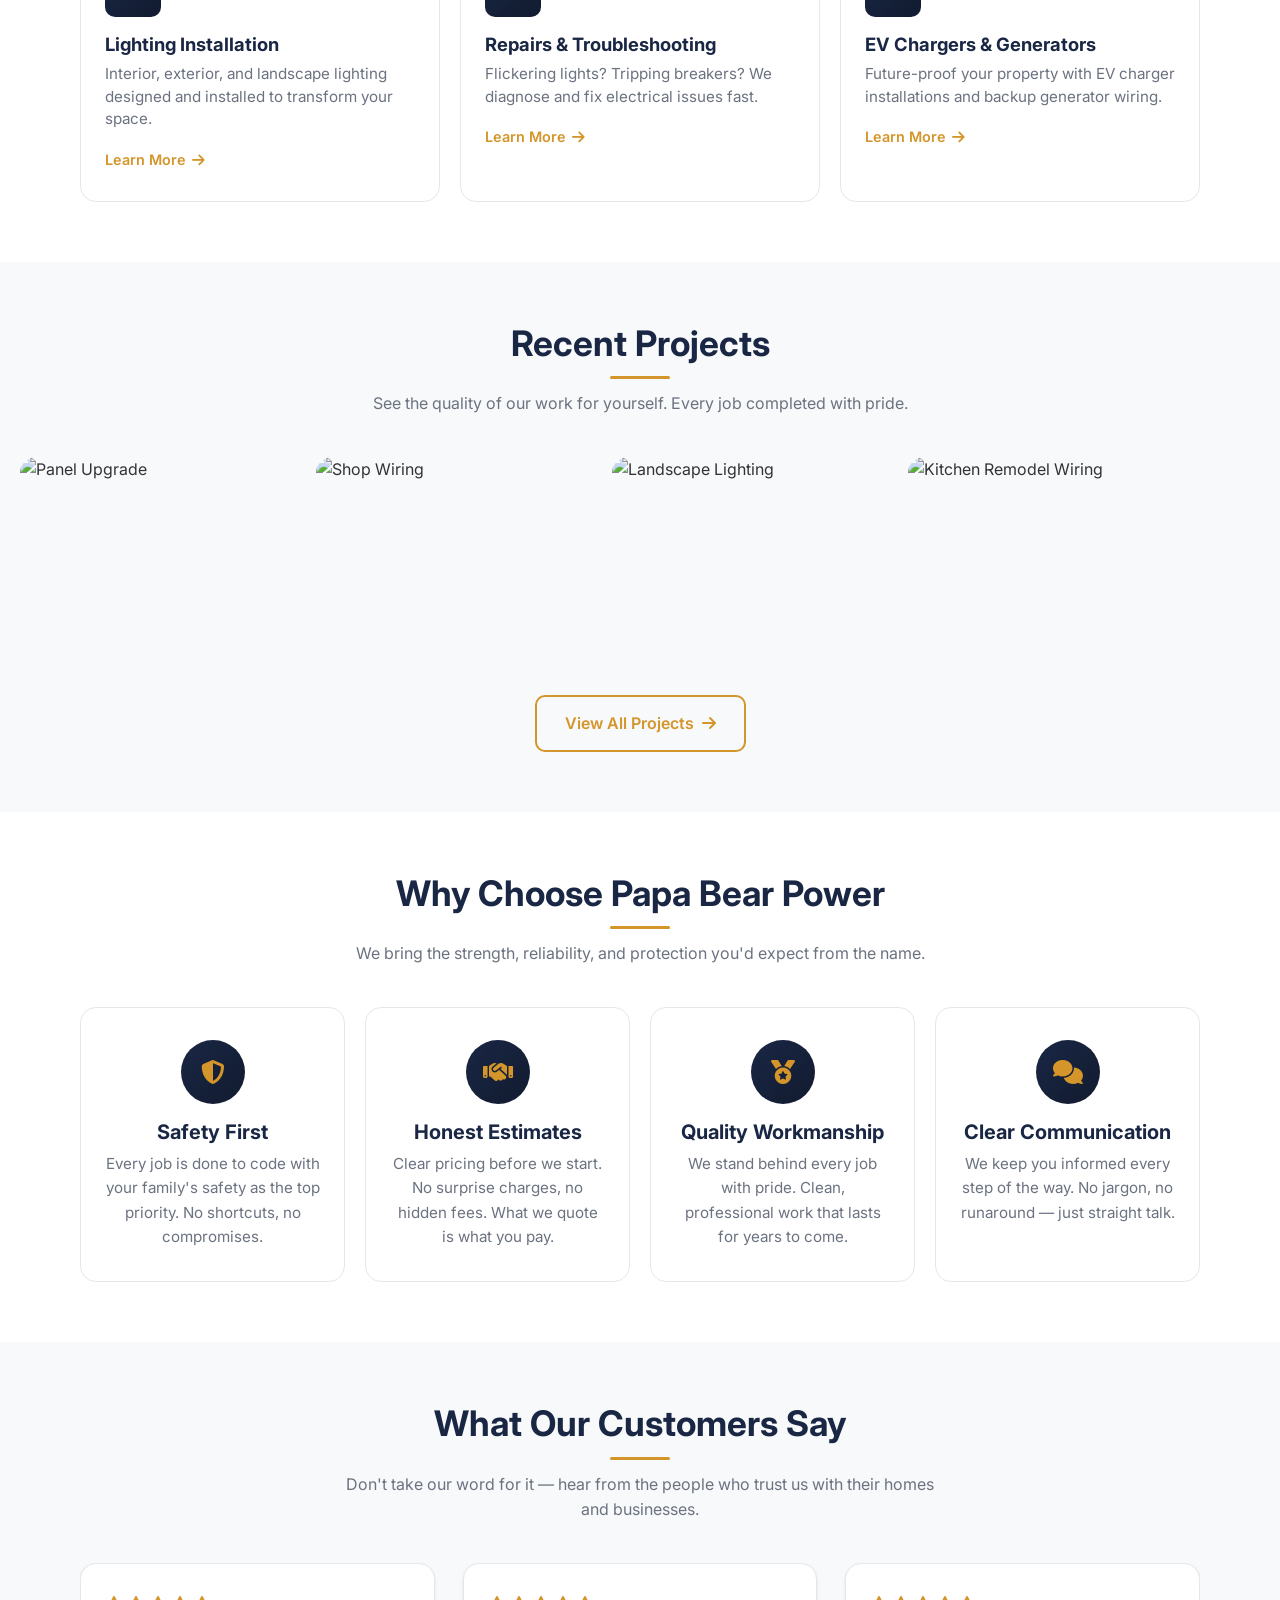
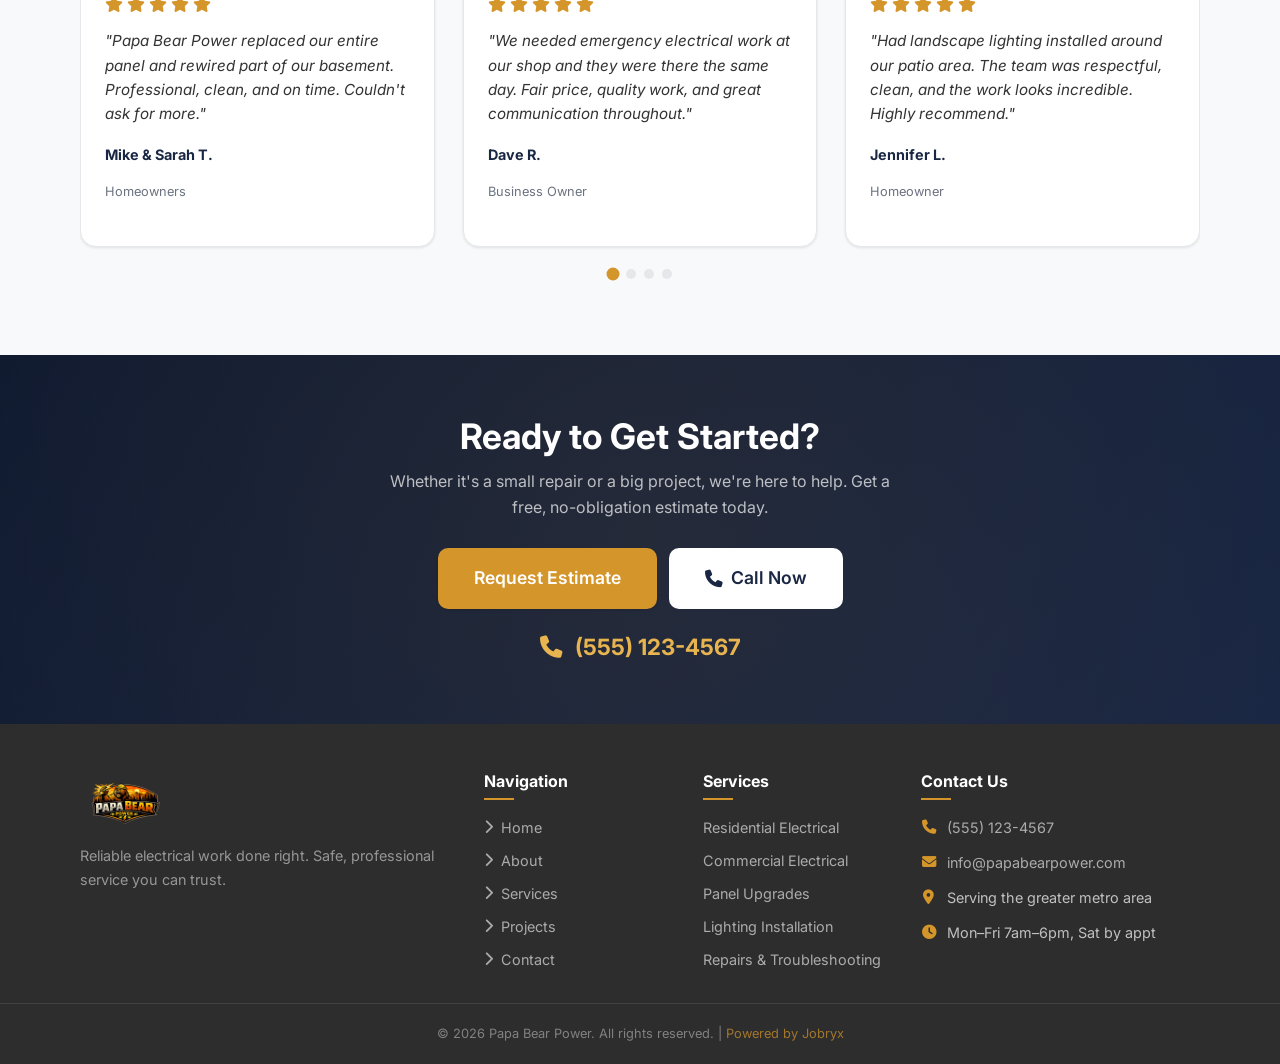
==== commit 5e7a1380: "tweaks" ====
--- a/index.html
+++ b/index.html
@@ -10,6 +10,7 @@
   <link rel="preconnect" href="https://fonts.gstatic.com" crossorigin>
   <link href="https://fonts.googleapis.com/css2?family=Inter:wght@400;500;600;700;800&display=swap" rel="stylesheet">
   <link rel="stylesheet" href="https://cdnjs.cloudflare.com/ajax/libs/font-awesome/6.5.1/css/all.min.css">
+  <link rel="stylesheet" href="https://cdn.jsdelivr.net/npm/swiper@11/swiper-bundle.min.css">
   <link rel="stylesheet" href="css/styles.css">
 </head>
 <body>
@@ -28,7 +29,7 @@
         <a href="services.html" class="nav-desktop__link">Services</a>
         <a href="projects.html" class="nav-desktop__link">Projects</a>
         <a href="contact.html" class="nav-desktop__link">Contact</a>
-        <a href="contact.html" class="btn btn--primary btn--sm nav-desktop__cta">Request Estimate</a>
+        <a href="estimate.html" class="btn btn--primary btn--sm nav-desktop__cta">Request Estimate</a>
       </nav>
 
       <div class="header__actions">
@@ -54,7 +55,7 @@
       <a href="projects.html" class="nav-overlay__link">Projects</a>
       <a href="contact.html" class="nav-overlay__link">Contact</a>
     </div>
-    <a href="contact.html" class="btn btn--primary nav-overlay__cta">Request Estimate</a>
+    <a href="estimate.html" class="btn btn--primary nav-overlay__cta">Request Estimate</a>
   </nav>
 
   <!-- ===== HERO ===== -->
@@ -76,7 +77,7 @@
       <h1 class="hero__title">Reliable Electrical Work <span>Done Right</span></h1>
       <p class="hero__subtitle">Safe, professional electrical service you can trust. Serving our community with honest work and clear communication.</p>
       <div class="hero__buttons">
-        <a href="contact.html" class="btn btn--primary btn--lg btn--pulse">Request Estimate</a>
+        <a href="estimate.html" class="btn btn--primary btn--lg btn--pulse">Request Estimate</a>
         <a href="services.html" class="btn btn--outline btn--lg">Our Services</a>
       </div>
       <div class="hero__phone">
@@ -244,9 +245,9 @@
         <h2>What Our Customers Say</h2>
         <p>Don't take our word for it — hear from the people who trust us with their homes and businesses.</p>
       </div>
-      <div class="testimonials-carousel animate-on-scroll animate-fade-up">
-        <div class="testimonials-track">
-          <div class="testimonial-card">
+      <div class="swiper testimonials-swiper animate-on-scroll animate-fade-up">
+        <div class="swiper-wrapper">
+          <div class="swiper-slide">
             <div class="testimonial-card__inner">
               <div class="testimonial-card__stars">
                 <i class="fas fa-star"></i>
@@ -260,7 +261,7 @@
               <p class="testimonial-card__role">Homeowners</p>
             </div>
           </div>
-          <div class="testimonial-card">
+          <div class="swiper-slide">
             <div class="testimonial-card__inner">
               <div class="testimonial-card__stars">
                 <i class="fas fa-star"></i>
@@ -274,7 +275,7 @@
               <p class="testimonial-card__role">Business Owner</p>
             </div>
           </div>
-          <div class="testimonial-card">
+          <div class="swiper-slide">
             <div class="testimonial-card__inner">
               <div class="testimonial-card__stars">
                 <i class="fas fa-star"></i>
@@ -288,7 +289,7 @@
               <p class="testimonial-card__role">Homeowner</p>
             </div>
           </div>
-          <div class="testimonial-card">
+          <div class="swiper-slide">
             <div class="testimonial-card__inner">
               <div class="testimonial-card__stars">
                 <i class="fas fa-star"></i>
@@ -303,7 +304,7 @@
             </div>
           </div>
         </div>
-        <div class="testimonials-dots"></div>
+        <div class="swiper-pagination"></div>
       </div>
     </div>
   </section>
@@ -314,7 +315,7 @@
       <h2 class="animate-on-scroll animate-fade-up">Ready to Get Started?</h2>
       <p class="animate-on-scroll animate-fade-up">Whether it's a small repair or a big project, we're here to help. Get a free, no-obligation estimate today.</p>
       <div class="cta-section__buttons animate-on-scroll animate-fade-up">
-        <a href="contact.html" class="btn btn--primary btn--lg btn--pulse">Request Estimate</a>
+        <a href="estimate.html" class="btn btn--primary btn--lg btn--pulse">Request Estimate</a>
         <a href="tel:+15551234567" class="btn btn--white btn--lg"><i class="fas fa-phone"></i> Call Now</a>
       </div>
       <div class="cta-section__phone animate-on-scroll animate-fade-up">
@@ -384,11 +385,25 @@
     <a href="tel:+15551234567" class="mobile-cta-bar__btn">
       <i class="fas fa-phone"></i> Call Now
     </a>
-    <a href="contact.html" class="mobile-cta-bar__btn">
+    <a href="estimate.html" class="mobile-cta-bar__btn">
       <i class="fas fa-file-lines"></i> Request Estimate
     </a>
   </div>
 
   <script src="js/main.js"></script>
+  <script src="https://cdn.jsdelivr.net/npm/swiper@11/swiper-bundle.min.js"></script>
+  <script>
+    new Swiper('.testimonials-swiper', {
+      slidesPerView: 1,
+      spaceBetween: 20,
+      loop: true,
+      autoplay: { delay: 5000, disableOnInteraction: false },
+      pagination: { el: '.swiper-pagination', clickable: true },
+      breakpoints: {
+        768: { slidesPerView: 2, spaceBetween: 24 },
+        1024: { slidesPerView: 3, spaceBetween: 28 }
+      }
+    });
+  </script>
 </body>
 </html>
--- a/css/styles.css
+++ b/css/styles.css
@@ -907,100 +907,26 @@
   }
 }
 
-/* --- Lightbox --- */
-.lightbox {
-  position: fixed;
-  top: 0;
-  left: 0;
-  right: 0;
-  bottom: 0;
-  background: rgba(0,0,0,0.95);
-  z-index: 2000;
-  display: flex;
-  align-items: center;
-  justify-content: center;
-  opacity: 0;
-  visibility: hidden;
-  transition: all var(--transition-base);
-}
-
-.lightbox--active {
-  opacity: 1;
-  visibility: visible;
-}
-
-.lightbox__content {
-  position: relative;
-  max-width: 95vw;
-  max-height: 85vh;
-  transform: scale(0.9);
-  transition: transform var(--transition-spring);
-}
-
-.lightbox--active .lightbox__content {
-  transform: scale(1);
-}
-
-.lightbox__img {
-  max-width: 100%;
-  max-height: 80vh;
-  border-radius: var(--radius-md);
-  object-fit: contain;
-}
-
-.lightbox__caption {
-  text-align: center;
-  color: var(--color-white);
-  padding: 12px 0;
-  font-size: 0.95rem;
-}
-
-.lightbox__close {
-  position: absolute;
-  top: -40px;
-  right: 0;
-  background: none;
-  border: none;
-  color: var(--color-white);
-  font-size: 2rem;
-  cursor: pointer;
-  padding: 8px;
-  min-height: 48px;
-  min-width: 48px;
-  display: flex;
-  align-items: center;
-  justify-content: center;
-}
-
-.lightbox__nav {
-  position: absolute;
-  top: 50%;
-  transform: translateY(-50%);
-  background: rgba(255,255,255,0.1);
-  border: none;
-  color: var(--color-white);
-  font-size: 1.5rem;
-  cursor: pointer;
-  padding: 12px;
-  border-radius: 50%;
-  min-height: 48px;
-  min-width: 48px;
-  display: flex;
-  align-items: center;
-  justify-content: center;
-  transition: background var(--transition-fast);
-}
-
-.lightbox__nav:hover {
-  background: rgba(255,255,255,0.2);
-}
-
-.lightbox__nav--prev {
-  left: 8px;
-}
-
-.lightbox__nav--next {
-  right: 8px;
+/* --- GLightbox Caption Overrides --- */
+.gslide-description {
+  background: linear-gradient(135deg, var(--color-navy-dark), var(--color-navy)) !important;
+  padding: 20px 24px !important;
+  border-radius: 0 0 var(--radius-md) var(--radius-md);
+}
+
+.gslide-title {
+  font-family: 'Inter', sans-serif !important;
+  font-size: 1.15rem !important;
+  font-weight: 700 !important;
+  color: var(--color-white) !important;
+  margin-bottom: 4px !important;
+}
+
+.gslide-desc {
+  font-family: 'Inter', sans-serif !important;
+  font-size: 0.9rem !important;
+  color: var(--color-gold-light) !important;
+  line-height: 1.5 !important;
 }
 
 /* --- Why Choose Us / Values --- */
@@ -1055,21 +981,20 @@
 }
 
 /* --- Testimonials --- */
-.testimonials-carousel {
-  position: relative;
-  overflow: hidden;
-  padding: 0 0 40px;
-}
-
-.testimonials-track {
-  display: flex;
-  transition: transform var(--transition-slow);
-}
-
-.testimonial-card {
-  min-width: 100%;
-  padding: 0 20px;
-  flex-shrink: 0;
+.testimonials-swiper {
+  padding-bottom: 48px;
+}
+
+.testimonials-swiper .swiper-pagination-bullet {
+  background: var(--color-border);
+  opacity: 1;
+  width: 10px;
+  height: 10px;
+}
+
+.testimonials-swiper .swiper-pagination-bullet-active {
+  background: var(--color-gold);
+  transform: scale(1.3);
 }
 
 .testimonial-card__inner {
@@ -1079,6 +1004,7 @@
   box-shadow: var(--shadow-sm);
   border: 1px solid var(--color-border);
   position: relative;
+  height: 100%;
 }
 
 .testimonial-card__stars {
@@ -1104,29 +1030,6 @@
 .testimonial-card__role {
   color: var(--color-text-light);
   font-size: 0.8rem;
-}
-
-.testimonials-dots {
-  display: flex;
-  justify-content: center;
-  gap: 8px;
-  margin-top: 20px;
-}
-
-.testimonials-dot {
-  width: 10px;
-  height: 10px;
-  border-radius: 50%;
-  background: var(--color-border);
-  border: none;
-  cursor: pointer;
-  transition: all var(--transition-fast);
-  padding: 0;
-}
-
-.testimonials-dot--active {
-  background: var(--color-gold);
-  transform: scale(1.3);
 }
 
 /* --- Stats / Counters --- */
@@ -1736,10 +1639,6 @@
     margin: 0 0 12px;
   }
 
-  .testimonial-card {
-    min-width: 50%;
-  }
-
   .cta-section__buttons {
     flex-direction: row;
     justify-content: center;
@@ -1831,10 +1730,6 @@
     grid-template-columns: 2fr 1fr 1fr 1.5fr;
   }
 
-  .testimonial-card {
-    min-width: 33.333%;
-  }
-
   /* Hide mobile CTA bar on desktop */
   .mobile-cta-bar {
     display: none;
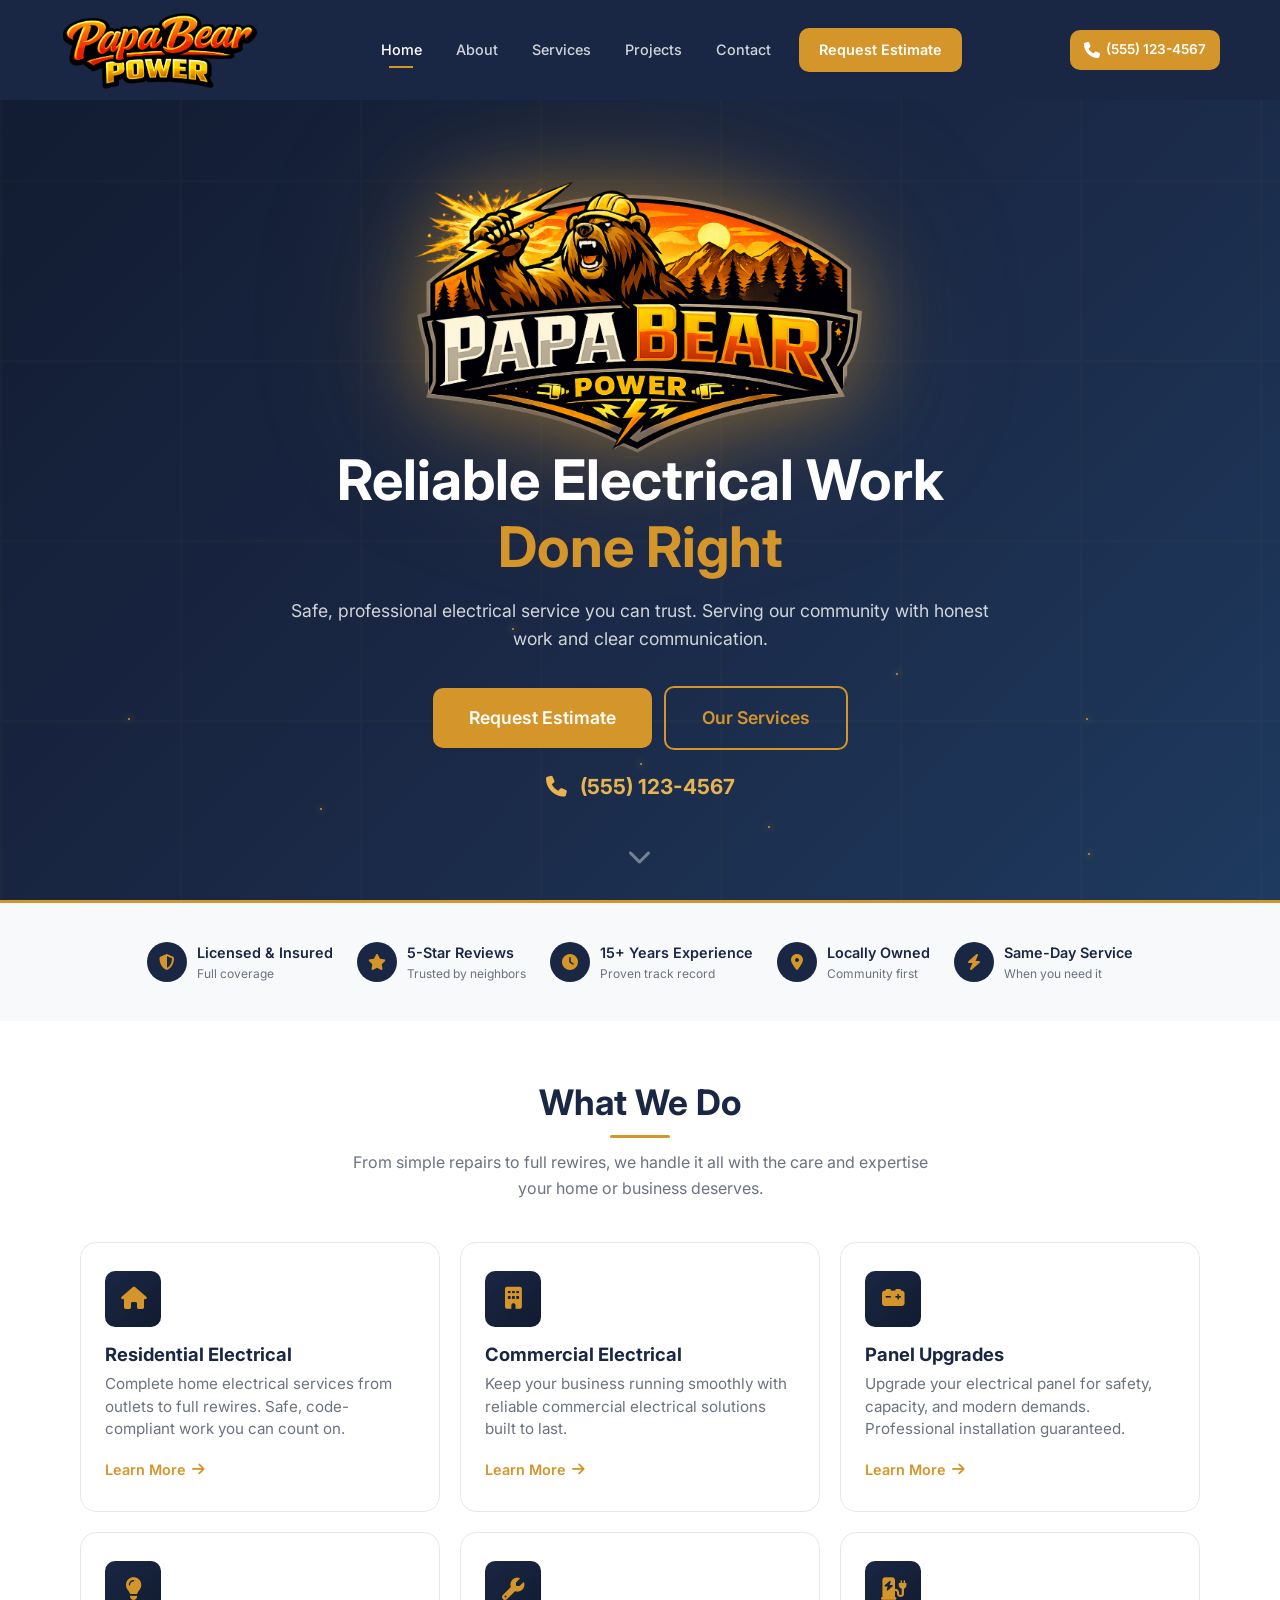
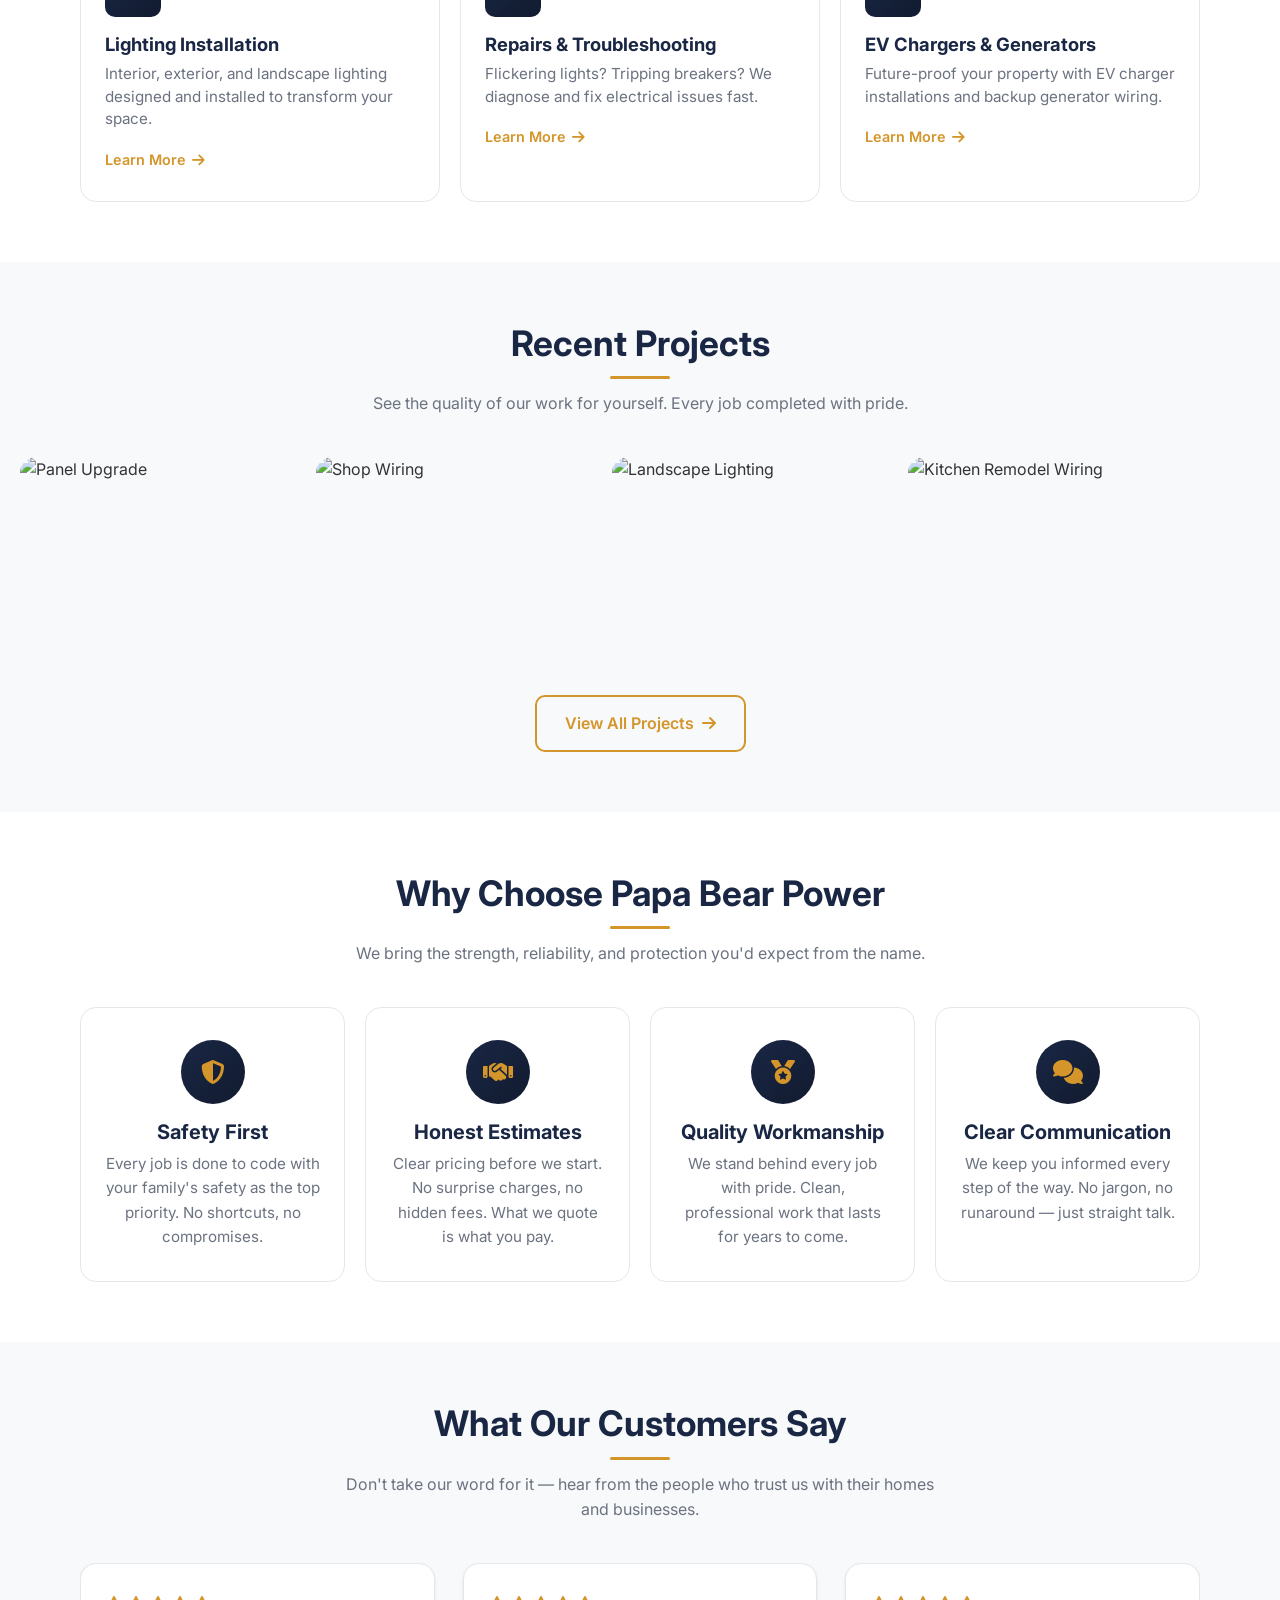
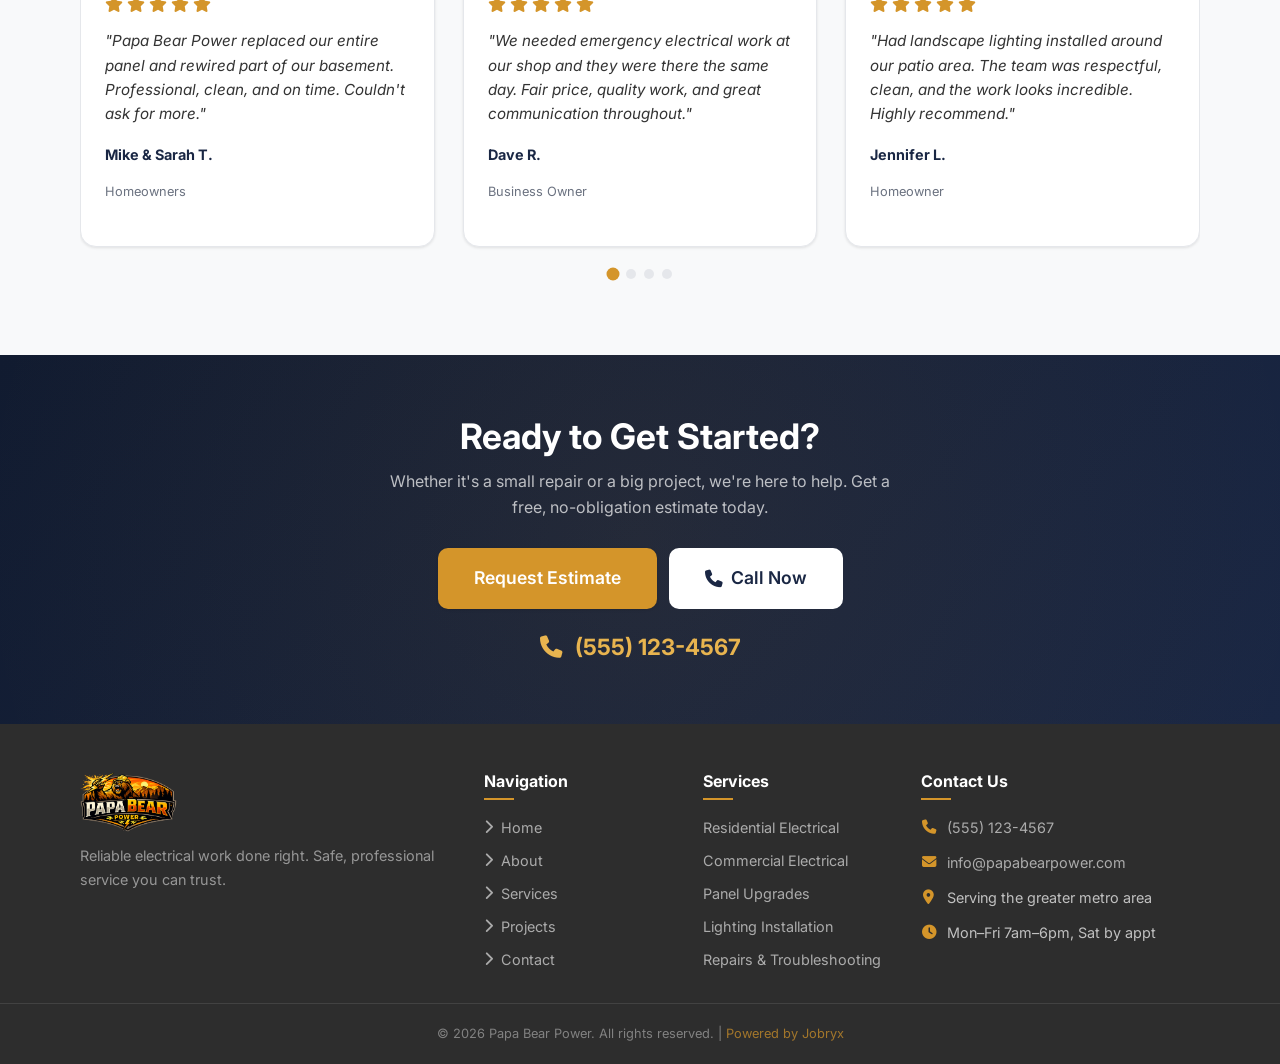
==== commit 20482e3c: "tweaks" ====
--- a/index.html
+++ b/index.html
@@ -19,7 +19,7 @@
   <header class="header">
     <div class="header__inner">
       <a href="index.html" class="header__logo">
-        <img src="logo2.png" alt="Papa Bear Power">
+        <img src="bug.png" alt="Papa Bear Power">
       </a>
 
       <!-- Desktop Nav -->
--- a/css/styles.css
+++ b/css/styles.css
@@ -567,6 +567,7 @@
   max-width: 500px;
   aspect-ratio: 1;
   margin-bottom: -100px;
+  padding: 24px;
   z-index: 0;
   animation: fadeInDown 0.8s ease-out;
 }
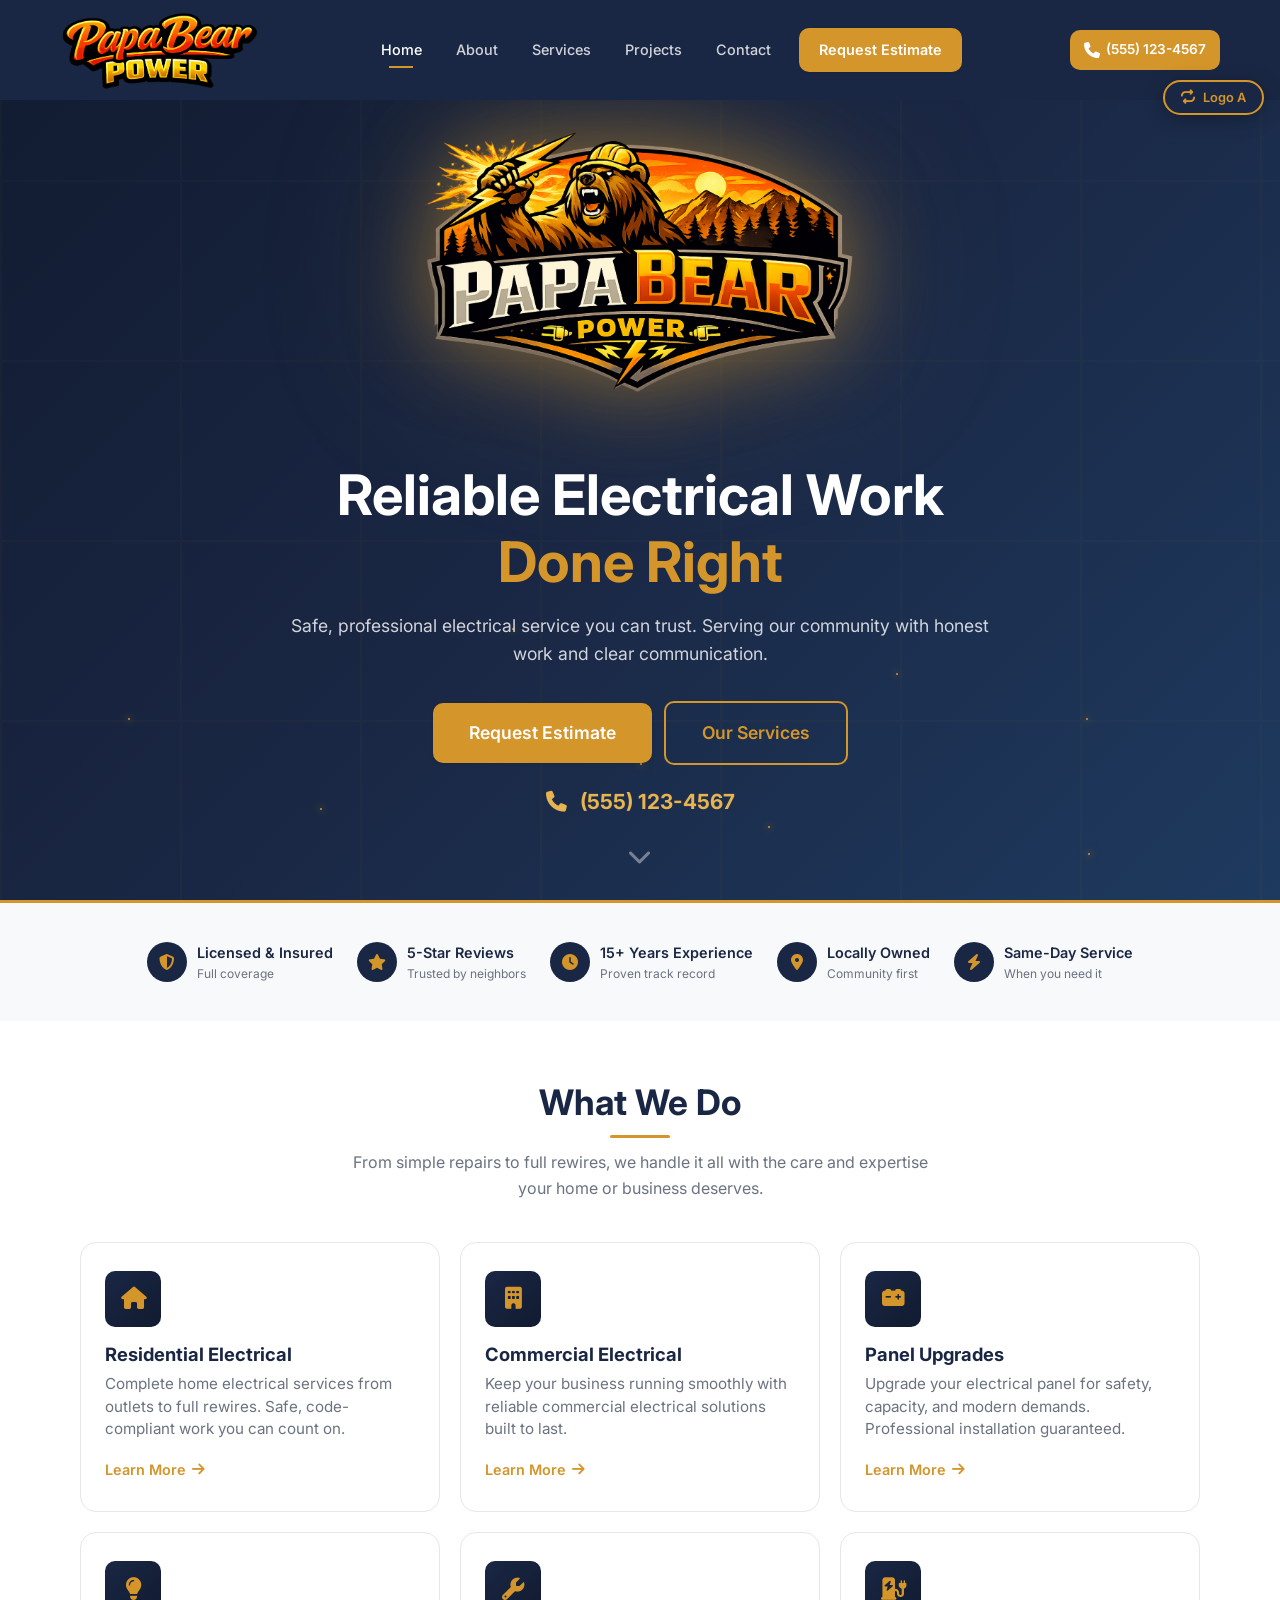
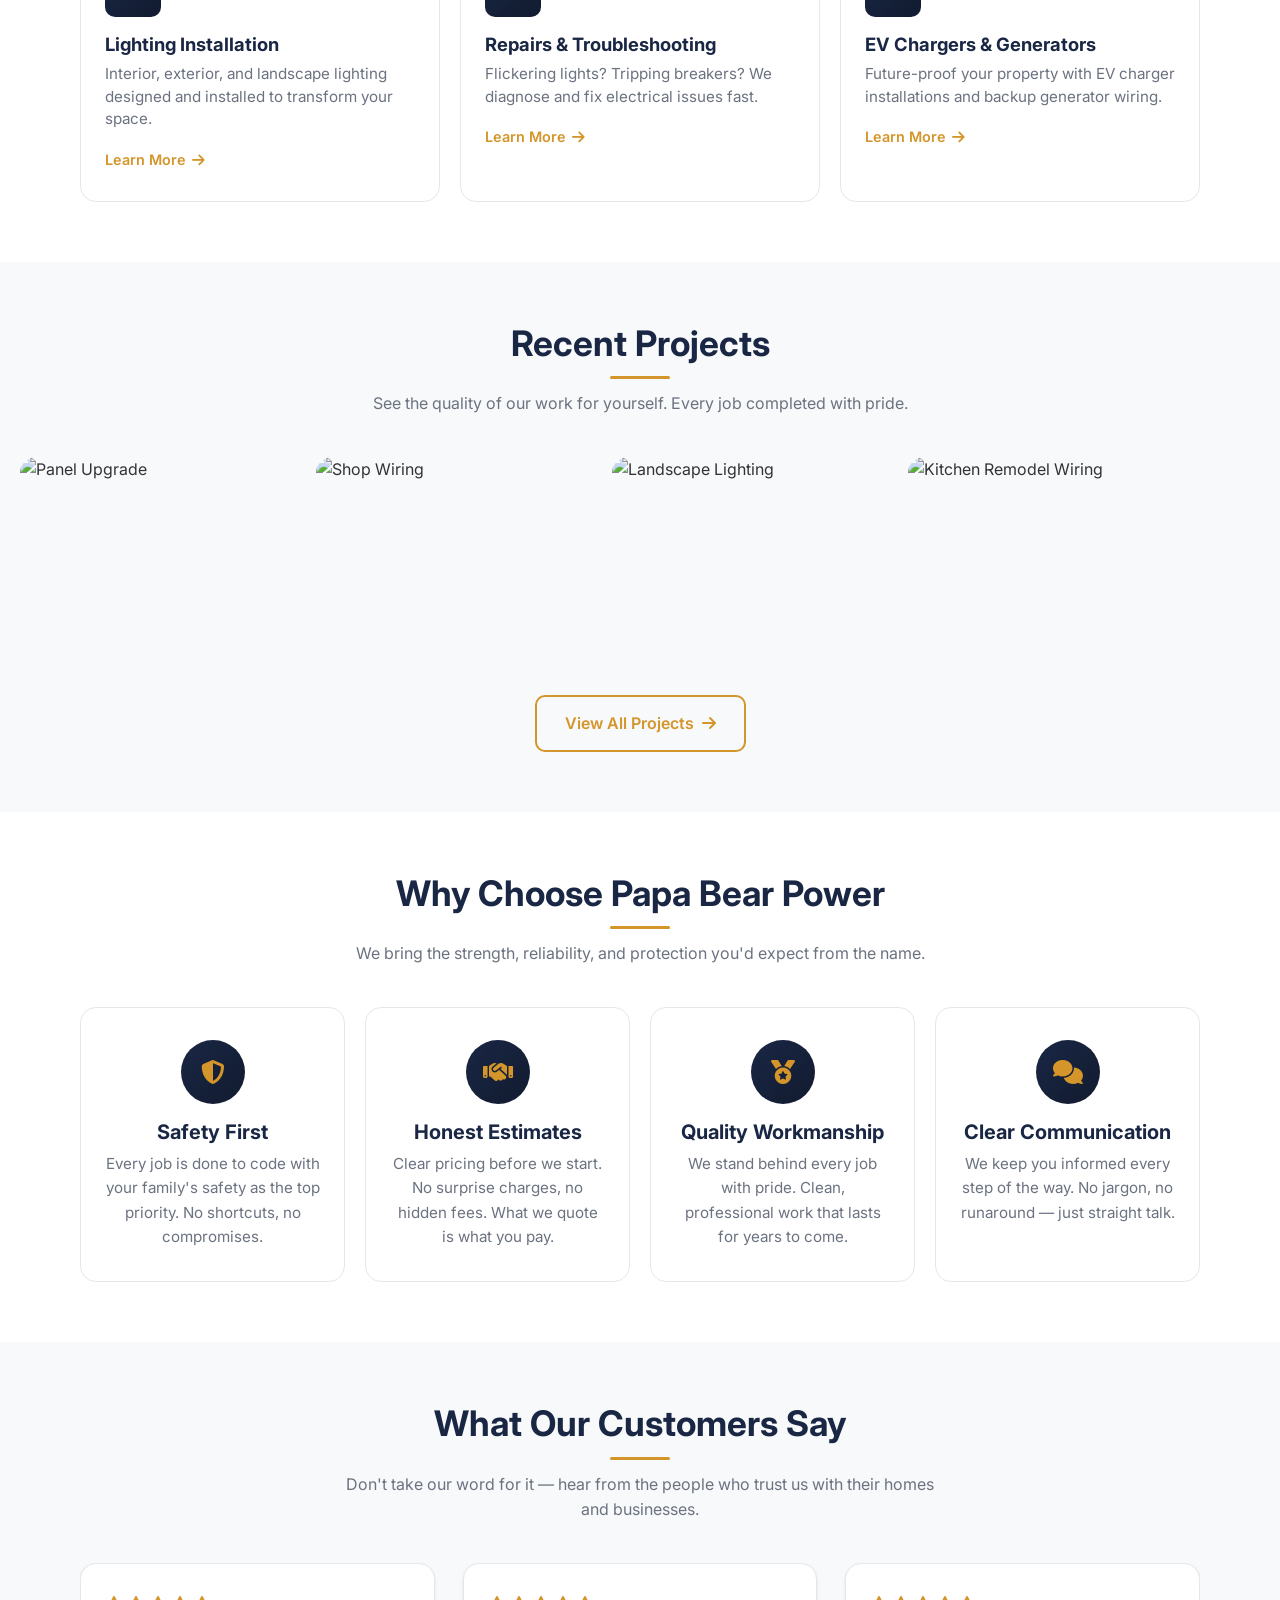
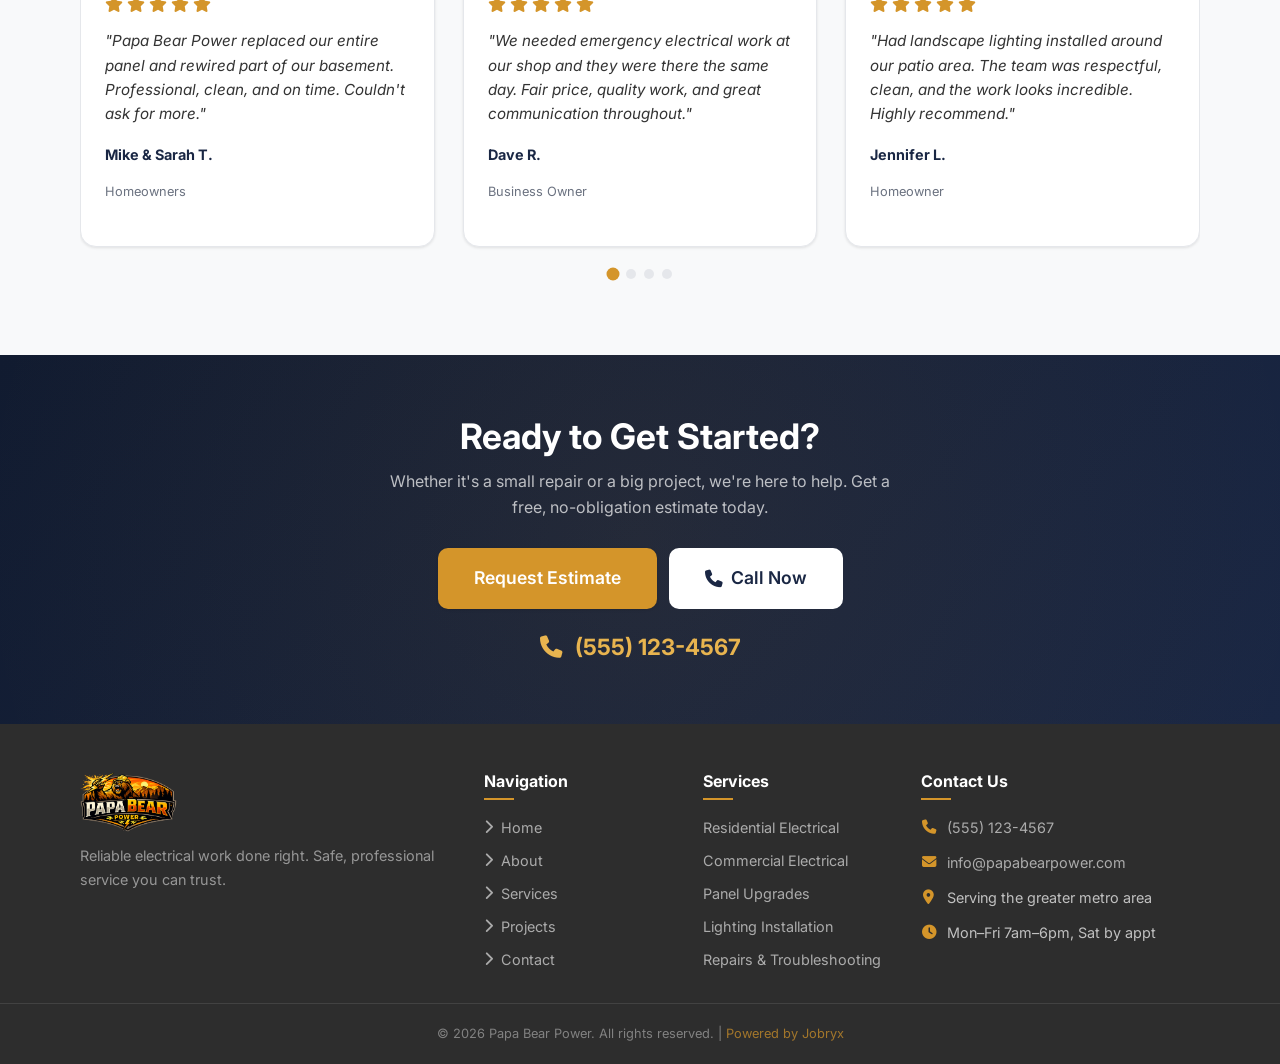
==== commit 0fecdfd5: "2 logos" ====
--- a/index.html
+++ b/index.html
@@ -16,10 +16,11 @@
 <body>
 
   <!-- ===== HEADER ===== -->
+  <button class="logo-toggle" aria-label="Toggle logo version"><i class="fas fa-repeat"></i> Logo A</button>
   <header class="header">
     <div class="header__inner">
       <a href="index.html" class="header__logo">
-        <img src="bug.png" alt="Papa Bear Power">
+        <img src="bug.png" alt="Papa Bear Power" data-logo-swap data-logo-default="bug.png" data-logo-alt="bug2.png">
       </a>
 
       <!-- Desktop Nav -->
@@ -72,7 +73,7 @@
     </div>
     <div class="hero__content">
       <div class="hero__logo-wrap">
-        <img src="logo.png" alt="Papa Bear Power" class="hero__logo">
+        <img src="logo.png" alt="Papa Bear Power" class="hero__logo" data-logo-swap data-logo-default="logo.png" data-logo-alt="logo2.png">
       </div>
       <h1 class="hero__title">Reliable Electrical Work <span>Done Right</span></h1>
       <p class="hero__subtitle">Safe, professional electrical service you can trust. Serving our community with honest work and clear communication.</p>
@@ -329,7 +330,7 @@
     <div class="container">
       <div class="footer__grid">
         <div class="footer__brand">
-          <img src="logo.png" alt="Papa Bear Power" class="footer__logo" width="160" height="80">
+          <img src="logo.png" alt="Papa Bear Power" class="footer__logo" width="160" height="80" data-logo-swap data-logo-default="logo.png" data-logo-alt="logo2.png">
           <p class="footer__tagline">Reliable electrical work done right. Safe, professional service you can trust.</p>
         </div>
         <div>
--- a/css/styles.css
+++ b/css/styles.css
@@ -4,6 +4,49 @@
    ============================================ */
 
 /* --- CSS Custom Properties --- */
+
+/* --- Logo Toggle Button --- */
+.logo-toggle {
+  position: fixed;
+  top: 80px;
+  right: 16px;
+  z-index: 1100;
+  background: var(--color-navy);
+  color: var(--color-gold);
+  border: 2px solid var(--color-gold);
+  border-radius: var(--radius-pill, 50px);
+  padding: 8px 16px;
+  font-family: 'Inter', sans-serif;
+  font-size: 0.8rem;
+  font-weight: 600;
+  cursor: pointer;
+  display: flex;
+  align-items: center;
+  gap: 8px;
+  box-shadow: 0 4px 20px rgba(0,0,0,0.3);
+  transition: all 0.3s ease;
+  white-space: nowrap;
+}
+
+.logo-toggle:hover {
+  background: var(--color-gold);
+  color: var(--color-navy);
+  transform: scale(1.05);
+}
+
+.logo-toggle i {
+  font-size: 0.9rem;
+}
+
+/* Shrink hero logo when Logo B is active */
+.logo-b-active .hero__logo-wrap {
+  width: 70vw;
+  max-width: 380px;
+  height: auto;
+  margin-top: 40px;
+  margin-bottom: 32px;
+}
+
 :root {
   --color-navy: #1a2744;
   --color-navy-dark: #111b30;
@@ -566,7 +609,7 @@
   width: 90vw;
   max-width: 500px;
   aspect-ratio: 1;
-  margin-bottom: -100px;
+  margin-bottom: 0;
   padding: 24px;
   z-index: 0;
   animation: fadeInDown 0.8s ease-out;
@@ -1589,7 +1632,7 @@
   h2 { font-size: 2rem; }
 
   .hero__title { font-size: 2.8rem; }
-  .hero__logo-wrap { width: 420px; height: 420px; margin-bottom: -100px; }
+  .hero__logo-wrap { width: 420px; height: 420px; margin-bottom: -20px; }
   .hero__buttons { flex-direction: row; justify-content: center; }
 
   .page-hero h1 { font-size: 2.5rem; }
@@ -1665,7 +1708,7 @@
   h2 { font-size: 2.2rem; }
 
   .hero__title { font-size: 3.2rem; }
-  .hero__logo-wrap { width: 500px; height: 500px; margin-bottom: -130px; }
+  .hero__logo-wrap { width: 460px; height: 460px; margin-bottom: -30px; }
 
   .page-hero h1 { font-size: 3rem; }
 
@@ -1755,5 +1798,5 @@
   }
 
   .hero__title { font-size: 3.5rem; }
-  .hero__logo-wrap { width: 560px; height: 560px; margin-bottom: -150px; }
-}
+  .hero__logo-wrap { width: 480px; height: 480px; margin-bottom: -40px; }
+}
